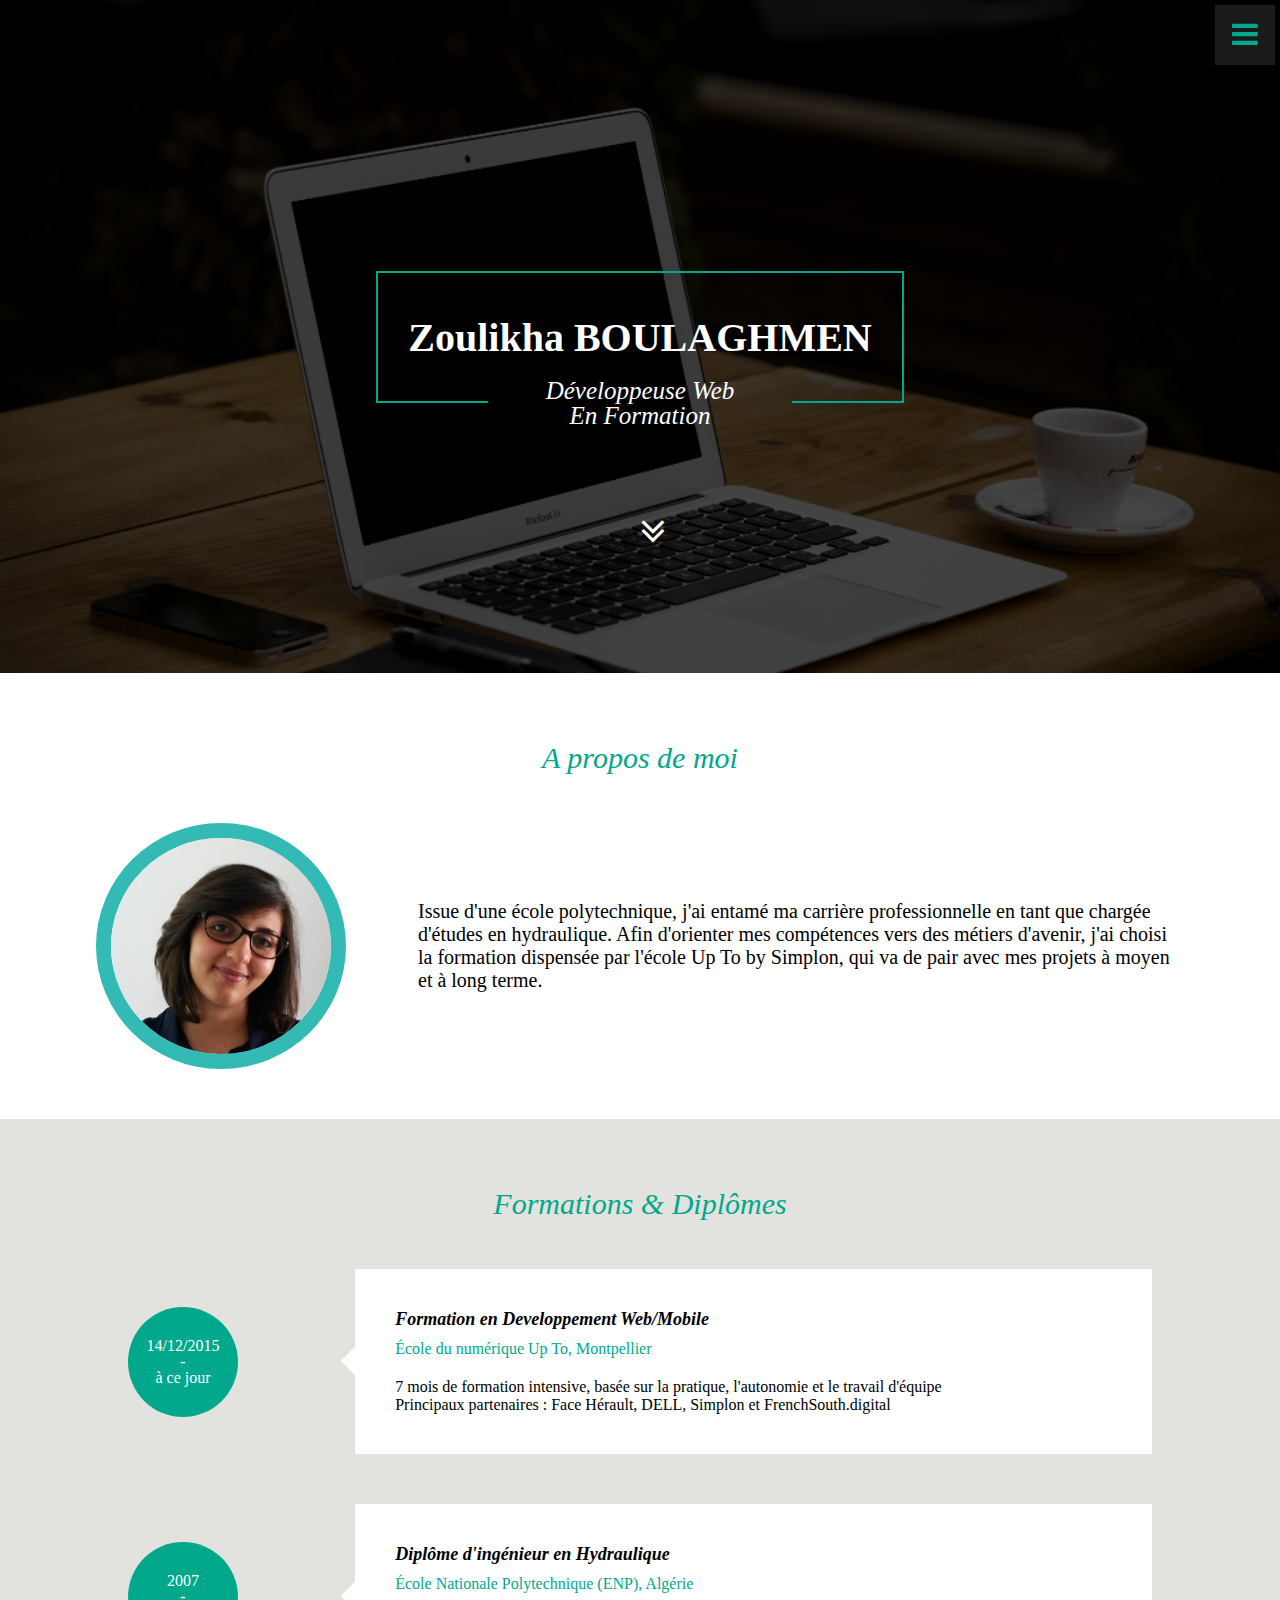
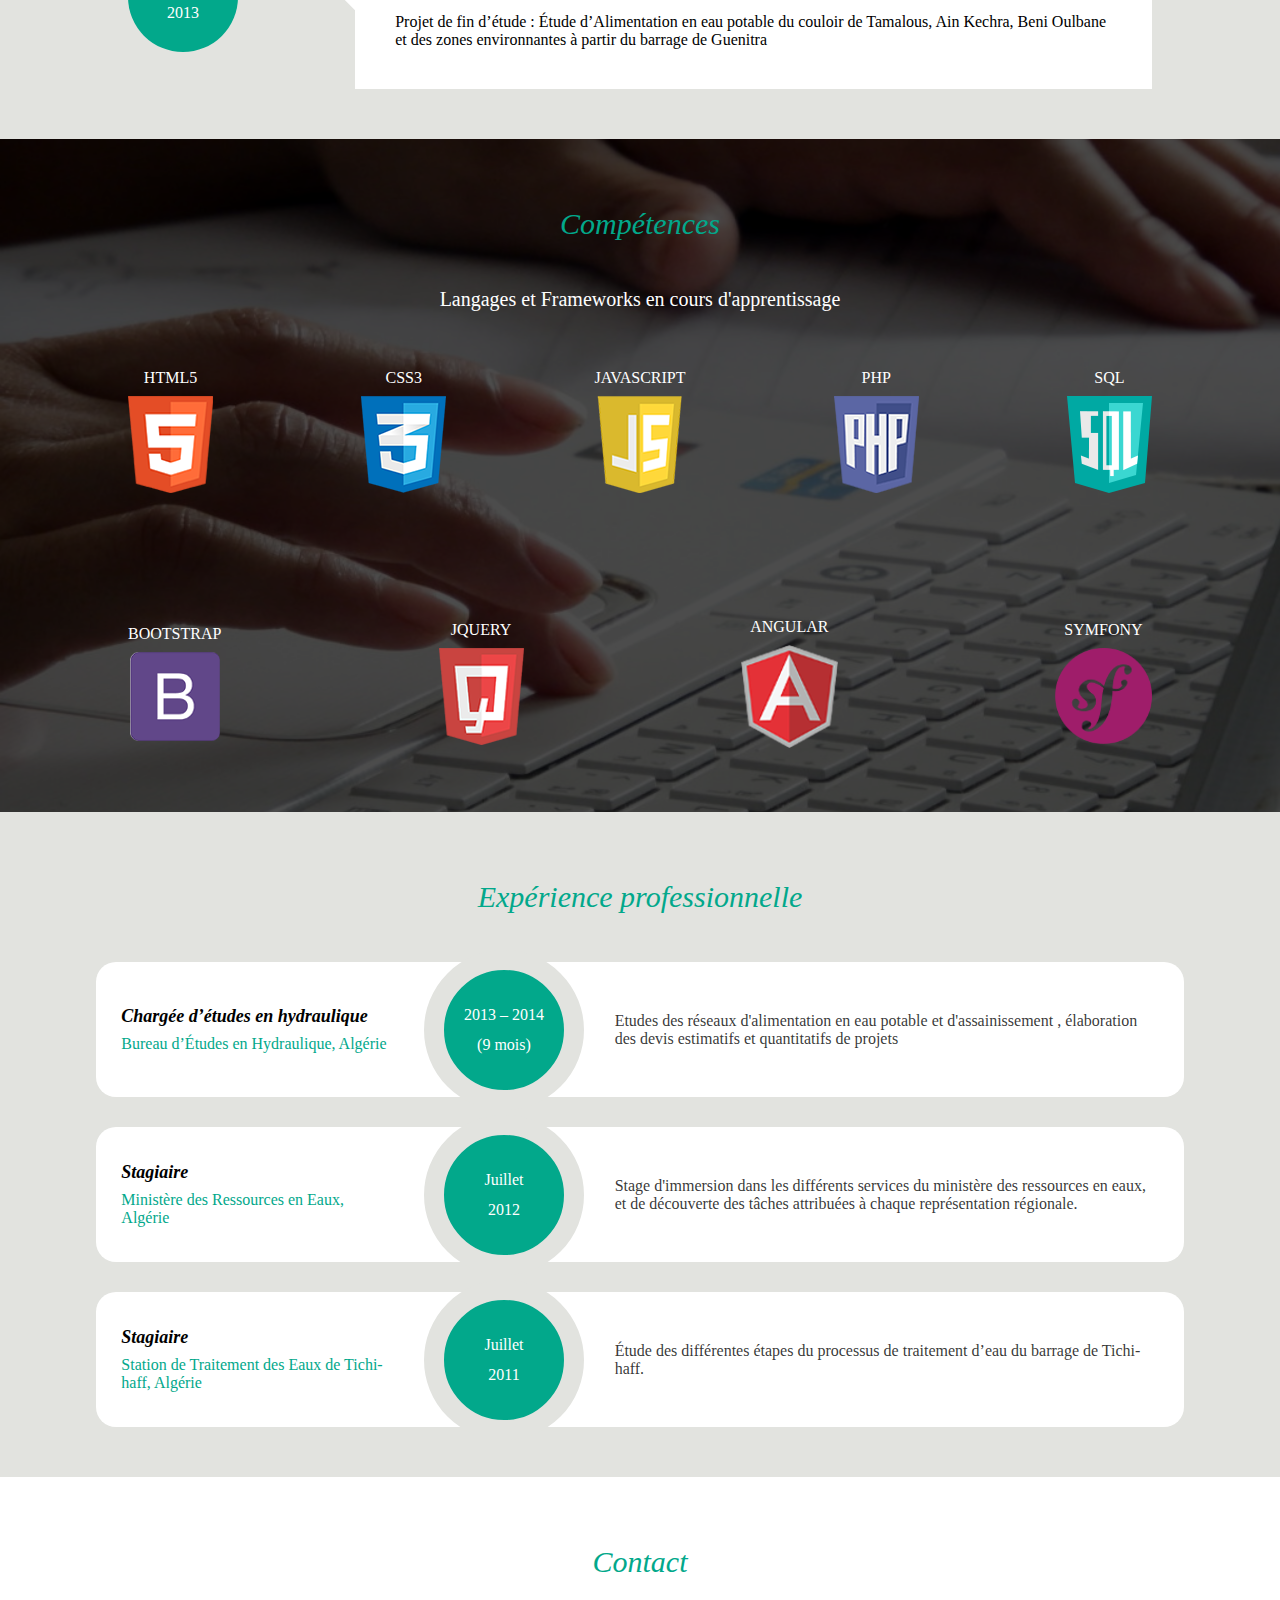
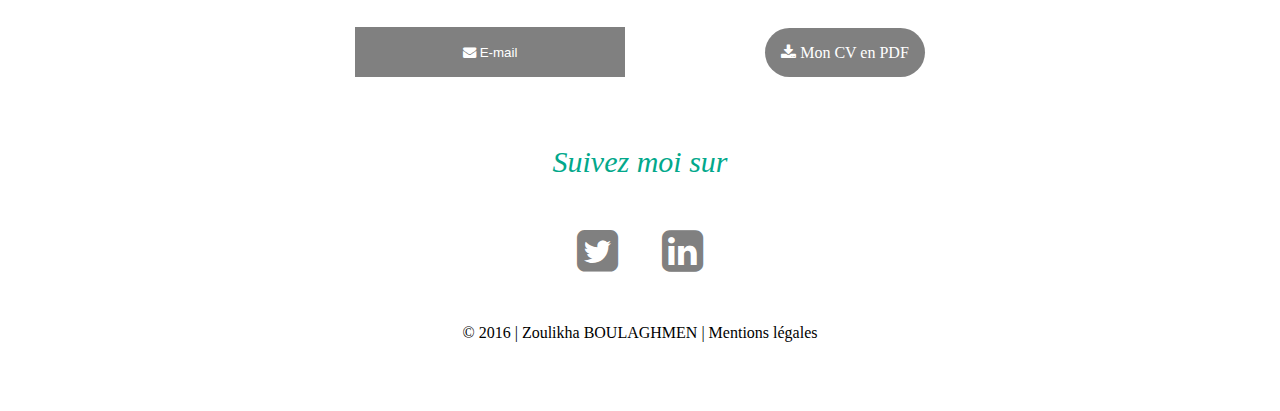
==== index.html @ e48ad44e "respencive des partie presentation, formation, langages et contact" ====
<!DOCTYPE html>
<html>

<head>
    <meta charset="utf-8">
    <link rel="stylesheet" type="text/css" href="css/style.css">
    <link rel="stylesheet" href="https://maxcdn.bootstrapcdn.com/font-awesome/4.5.0/css/font-awesome.min.css">

    <link href='https://fonts.googleapis.com/css?family=Halant:300,400,500,600,700' rel='stylesheet' type='text/css'>

    <title>Zoulikha BOULAGHMEN developpeurse Web</title>
</head>

<body>
    <!-------  header ------->
    <header id="home">

        <div class="container-header">
            <!------- nav ------->
            <div class="icone_menu" id="iconeMenu"><i class="fa fa-bars "></i>
            </div>
            <nav id="contentMenu">
                <div class="icone_close" id="iconeClose"><i class="fa fa-times" aria-hidden="true"></i></div>

                <ul>

                    <li><a href="#">Home</a></li>
                    <li><a href="#presentation">Présentation</a></li>
                    <li><a href="#formations">Formation</a></li>
                    <li><a href="#competences">Compétences</a></li>
                    <li><a href="#experiences">Expériences</a></li>

                    <li><a href="#contact">Contact</a></li>
                </ul>
            </nav>
            <!------- fin nav ------->
            <div class="titre_develoeloppeur_web">
                <h1>Zoulikha BOULAGHMEN</h1>
                <p>Développeuse Web
                    <br>En Formation</p>
                <div class="scroll">
                    <a href="#presentation">
                        <i class="fa fa-angle-double-down fa-inverse"></i>
                    </a>
                </div>
            </div>
        </div>
    </header>
    <!------- fin header ------->

    <!-------  présentartion ------->
    <section id="presentation">
        <h1>A propos de moi</h1>
        <div class="container_presentation">

            <img class="photo_zoulikha" src="images/zoulikha_boulaghmen.png" alt="image_zoulikha_boulaghmen" />
            <div class="text_presentation">
                <p>Issue d'une école polytechnique, j'ai entamé ma carrière professionnelle en tant que chargée d'études en hydraulique. Afin d'orienter mes compétences vers des métiers d'avenir, j'ai choisi la formation dispensée par l'école Up To by Simplon, qui va de pair avec mes projets à moyen et à long terme.</p>
            </div>

        </div>
    </section>
    <!------- fin présentation ------->
    <!-------  formation ------->
    <section id="formations">
        <h1>Formations & Diplômes</h1>
        <div class="container_formations">
            <div class="formations_item">
                <div class="timeline_date">
                    <p> 14/12/2015
                        <br/>-
                        <br/>à ce jour</p>
                </div>
                <div class="timeline-content">
                    <div class="carre"></div>
                    <h2>Formation en Developpement Web/Mobile</h2>
                    <h3>École du numérique Up To, Montpellier</h3>
                    <p>7 mois de formation intensive, basée sur la pratique, l'autonomie et le travail d'équipe
                        <br/>Principaux partenaires : Face Hérault, DELL, Simplon et FrenchSouth.digital</p>
                </div>
            </div>
            <div class="formations_item">
                <div class="timeline_date">
                    <p>2007
                        <br/>-
                        <br/>2013</p>
                </div>
                <div class="timeline-content">
                    <div class="carre"></div>
                    <h2>Diplôme d'ingénieur en Hydraulique</h2>
                    <h3>École Nationale Polytechnique (ENP), Algérie </h3>
                    <p>Projet de fin d’étude : Étude d’Alimentation en eau potable du couloir de Tamalous, Ain Kechra, Beni Oulbane et des zones environnantes à partir du barrage de Guenitra</p>
                </div>
            </div>
        </div>
    </section>

    <!-------  fin formations ------->
    <!-------  compétences ------->
    <section id="competences">
        <div class="competences_container">
            <h1>Compétences</h1>
            <h2>Langages et Frameworks en cours d'apprentissage </h2>
            <div class="languages">

                <div>
                    <h5>html5</h5>
                    <img src="images/html5-couleur.png" alt="html5" />
                </div>
                <div>
                    <h5>css3</h5>
                    <img src="images/css3-couleur.png" alt="css3" />
                </div>
                <div>
                    <h5>Javascript</h5>
                    <img src="images/JS-couleur.png" alt="Javascript" />
                </div>
                <div>
                    <h5>php</h5>
                    <img src="images/php-couleur.png" alt="php" />
                </div>
                <div>
                    <h5>sql</h5>
                    <img src="images/sql-couleur_03.png" alt="sql" />
                </div>

            </div>
            <div class="frameworks">
                <div>
                    <h5>Bootstrap</h5>
                    <img src="images/bootstrap.png" alt="Bootstrap" />
                </div>
                <div>
                    <h5>JQuery</h5>
                    <img src="images/jquery-couleur.png" alt="JQuery" />
                </div>
                <div>
                    <h5>Angular</h5>
                    <img src="images/angular-js-color.png" alt="Angular" />
                </div>
                <div>
                    <h5>Symfony</h5>
                    <img src="images/symphony-couleur.png" alt="Symfony" />

                </div>
            </div>
        </div>

    </section>

    <!------- fin compétences ------->
    <!-------  Expériences ------->
    <section id="experiences">
        <h1>Expérience professionnelle</h1>
        <div class="experiences_item">
            <div class="experiences_text1">
                <h2>Chargée d’études en hydraulique</h2>
                <h3>Bureau d’Études en Hydraulique, Algérie</h3>
            </div>
            <div class="intervalle_temps">
                <div>
                    <p>2013 – 2014
                        <br/>(9 mois)</p>
                </div>
            </div>
            <div class="experiences_text2">
                <p>Etudes des réseaux d'alimentation en eau potable et d'assainissement , élaboration des devis estimatifs et quantitatifs de projets</p>
            </div>
        </div>
        <div class="experiences_item">
            <div class="experiences_text1">
                <h2>Stagiaire</h2>
                <h3> Ministère des Ressources en Eaux, Algérie</h3>
            </div>
            <div class="intervalle_temps">
                <div>
                    <p>Juillet
                        <br/>2012</p>
                </div>
            </div>
            <div class="experiences_text2">
                <p>Stage d'immersion dans les différents services du ministère des ressources en eaux, et de découverte des tâches attribuées à chaque représentation régionale. </p>
            </div>
        </div>
        <div class="experiences_item">
            <div class="experiences_text1">
                <h2>Stagiaire</h2>
                <h3> Station de Traitement des Eaux de Tichi-haff, Algérie </h3>
            </div>
            <div class="intervalle_temps">
                <div>
                    <p>Juillet
                        <br/>2011</p>
                </div>
            </div>
            <div class="experiences_text2">
                <p>Étude des différentes étapes du processus de traitement d’eau du barrage de Tichi-haff. </p>
            </div>
        </div>
    </section>
    <!------- fin Expériences ------->
    <!------- Loisirs ------->
    <section id="loisirs">
        <div class="container_loisirs">


        </div>
    </section>
    <!------- fin Loisirs------->
    <!------- Contact ------->
    <section id="contact">
        <div class="container_contact">
            <h1>Contact</h1>

            <div class="email_cv">
                <button type="button" id="boutonEmail">
                    <i class="fa fa-envelope" aria-hidden="true"></i> E-mail
                </button>
                <div class="cv"><a href="CV-Zoulikha_BOULAGHMEN-developpeur Web.pdf" title="CV PDF" target="_blank" id="cv_pdf"><i class="fa fa-download fa-1x"></i>  Mon CV en PDF</a>
                </div>
            </div>
            <h1>Suivez moi sur</h1>
            <div>
                <a href="https://twitter.com/ZoulikhaRezzouk" class="social_media"><i class="fa fa-twitter-square  fa-3x" aria-hidden="true"></i>

</a>
                <a href="https://www.linkedin.com/in/zoulikha-rezzouk-627163b4?trk=nav_responsive_tab_profile" target="_blank" class="social_media"><i class="fa fa-linkedin-square fa-3x" aria-hidden="true"></i>
</a>
            </div>
            <p>© 2016 | Zoulikha BOULAGHMEN | Mentions légales</p>
        </div>



    </section>
    <!------- fin Contact------->


    <!------- javascript ------->
    <script type="text/javascript" src="js/cv.js"></script>
    <!------- fin javascript ------->
</body>

</html>
---- css/style.css ----
/*************** reset css***************/


/* http://meyerweb.com/eric/tools/css/reset/ 
   v2.0 | 20110126
   License: none (public domain)
*/

html,
body,
div,
span,
applet,
object,
iframe,
h1,
h2,
h3,
h4,
h5,
h6,
p,
blockquote,
pre,
a,
abbr,
acronym,
address,
big,
cite,
code,
del,
dfn,
em,
img,
ins,
kbd,
q,
s,
samp,
small,
strike,
strong,
sub,
sup,
tt,
var,
b,
u,
i,
center,
dl,
dt,
dd,
ol,
ul,
li,
fieldset,
form,
label,
legend,
table,
caption,
tbody,
tfoot,
thead,
tr,
th,
td,
article,
aside,
canvas,
details,
embed,
figure,
figcaption,
footer,
header,
hgroup,
menu,
nav,
output,
ruby,
section,
summary,
time,
mark,
audio,
video {
    margin: 0;
    padding: 0;
    border: 0;
    font-size: 100%;
    font: inherit;
    vertical-align: baseline;
}


/* HTML5 display-role reset for older browsers */

article,
aside,
details,
figcaption,
figure,
footer,
header,
hgroup,
menu,
nav,
section {
    display: block;
}

body {
    line-height: 1;
}

ol,
ul {
    list-style: none;
}

blockquote,
q {
    quotes: none;
}

blockquote:before,
blockquote:after,
q:before,
q:after {
    content: '';
    content: none;
}

table {
    border-collapse: collapse;
    border-spacing: 0;
}


/************* fin reset css*************/

body {
    width: 100%;
    height: auto;
    font-family: 'georgia';
}

#presentation h1,
#formations h1,
#competences h1,
#experiences h1,
#contact h1 {
    font-family: cursive;
    font-size: 30px;
    text-align: center;
    font-style: italic;
    color: #02A88B;
    padding-top: 70px;
}

#competences h1,
#formations h1,
#experiences h1,
#contact h1 {
    padding-bottom: 50px;
}

.experiences_text1 h2,
.timeline-content h2 {
    font-size: 18px;
    color: black;
    font-weight: 600;
    font-style: italic;
    padding-bottom: 10px;
}

.timeline_date,
.intervalle_temps {
    -webkit-transition: all .35s ease;
    -moz-transition: all .35s ease;
    -ms-transition: all .35s ease;
    -o-transition: all .35s ease;
    transition: all .35s ease;
}

.formations_item:hover .timeline_date,
.experiences_item:hover .intervalle_temps {
    background-color: rgba(6, 104, 87, 0.9);
    -webkit-transform: rotate(360deg);
    -moz-transform: rotate(360deg);
    -ms-transform: rotate(360deg);
    -o-transform: rotate(360deg);
    transform: rotate(360deg);
}


/************* header *************/

header {
    width: 100%;
    height: 673px;
    background: url(../images/ordinateur-portable-et-smartphone.jpg) no-repeat;
    background-size: cover;
}

.container-header {
    width: 100%;
    height: 100%;
    background-color: rgba(0, 0, 0, 0.7);
    display: flex;
    flex-direction: column;
    justify-content: center;
    align-items: center;
}

.titre_develoeloppeur_web {
    border: 2px #02A88B solid;
    border-bottom: none;
    position: relative;
    text-align: center;
}

header h1 {
    font-size: 40px;
    color: white;
    font-weight: 600;
    text-align: center;
    padding: 45px 30px 45px 30px;
    font-family: cursive;
}

header p {
    font-size: 25px;
    color: white;
    font-style: italic;
    position: absolute;
    bottom: -25px;
    left: 0;
    right: 0;
    padding: 0px 10px;
}

.scroll a {
    position: absolute;
    bottom: -150px;
    text-decoration: none;
}

.scroll {
    font-size: 40px;
    cursor: pointer;
    -moz-animation: bounce 2s infinite linear;
    -webkit-animation: bounce 2s infinite linear;
    -o-animation: bounce 2s infinite linear;
}

@keyframes bounce {
    0%,
    20%,
    50%,
    80%,
    100% {
        transform: translateY(0);
    }
    40% {
        transform: translateY(-30px);
    }
    60% {
        transform: translateY(-15px);
    }
}

.titre_develoeloppeur_web::before {
    position: absolute;
    bottom: 0;
    left: 0;
    border-bottom: 2px #02A88B solid;
    width: 110px;
    content: " ";
}

.titre_develoeloppeur_web::after {
    position: absolute;
    bottom: 0;
    right: 0;
    border-bottom: 2px #02A88B solid;
    width: 110px;
    content: " ";
}


/************* nav *************/

.icone_menu,
.icone_close {
    width: 60px;
    line-height: 60px;
    text-align: center;
    background-color: rgba(255, 255, 255, 0.1);
    color: #02A88B;
}

.icone_menu {
    font-size: 30px;
}

nav {
    padding: 30px;
    background-color: rgba(1, 1, 1, 0.7);
    z-index: 1;
    display: none;
    font-family: cursive;
}

nav a {
    display: block;
    text-decoration: none;
    color: white;
    font-size: 25px;
    padding: 20px;
}

nav a:hover {
    color: #02A88B;
}

.icone_menu,
.icone_close,
nav {
    position: fixed;
    right: 5px;
    top: 5px;
}

.icone_close {
    font-size: 20px;
}

.fa-times {
    color: white;
}


/************* fin nav *************/


/************* fin header *************/


/************* presentation*************/

#presentation {
    width: 100%;
}

.container_presentation {
    width: 85%;
    margin: auto;
    display: flex;
    justify-content: space-between;
    align-items: center;
    padding: 50px;
    border-radius: 50px;
}

.text_presentation {
    width: 75%;
}

.text_presentation p {
    font-size: 20px;
    line-height: normal;
    padding: 5px 5px 5px 50px;
}

.photo_zoulikha {
    height: auto;
    border-radius: 100%;
    border: 15px solid rgba(51, 186, 181);
}


/************* fin presentation*************/


/************* formation *************/

#formations {
    width: 100%;
    height: auto;
    background-color: #E2E3DF;
}

.container_formations {
    width: 80%;
    height: auto;
    margin: auto;
}

.formations_item {
    display: flex;
    justify-content: space-between;
    align-items: center;
    padding-bottom: 50px;
}

.timeline_date {
    width: 110px;
    height: 110px;
    background-color: #02A88B;
    border-radius: 100%;
    text-align: center;
    display: flex;
    justify-content: center;
    align-items: center;
    color: white;
}

.timeline-content {
    width: 70%;
    background-color: white;
    display: flex;
    flex-direction: column;
    justify-content: center;
    line-height: normal;
    padding: 40px;
    position: relative;
}

.timeline-content h3 {
    color: #02A88B;
    padding-bottom: 20px;
}

.carre {
    width: 20px;
    height: 20px;
    background-color: white;
    -webkit-transform: rotate(45deg);
    -moz-transform: rotate(45deg);
    -ms-transform: rotate(45deg);
    -o-transform: rotate(45deg);
    transform: rotate(45deg);
    position: absolute;
    left: -10px;
    bottom: 45%;
}


/************* fin formation *************/


/************* Compétences*************/

#competences {
    width: 1OO%;
    height: 673px;
    background: url(../images/finger-pressing-computer-keyboard.jpg) no-repeat;
    background-size: cover;
    color: white;
}

.competences_container {
    width: 1OO%;
    height: 100%;
    margin: auto;
    background-color: rgba(0, 0, 0, 0.7);
    display: flex;
    flex-direction: column;
    text-align: center;
}

.languages,
.frameworks {
    width: 80%;
    display: flex;
    justify-content: space-between;
    align-items: center;
    margin: auto;
}

.languages h5,
.frameworks h5 {
    text-transform: uppercase;
    font-weight: lighter;
    margin-bottom: 10px;
}

.competences_container h2 {
    font-size: 20px;
}


/************* fin Compétences*************/


/************* Expériences*************/

#experiences {
    width: 100%;
    background-color: #E2E3DF;
    padding-bottom: 20px;
}

.experiences_item {
    width: 85%;
    height: 135px;
    background-color: white;
    margin: auto;
    color: white;
    margin-bottom: 30px;
    display: flex;
    justify-content: space-around;
    align-items: center;
    border-radius: 20px;
}

.intervalle_temps {
    width: 110px;
    height: 110px;
    background-color: #02A88B;
    border: 20px #E2E3DF solid;
    border-radius: 100%;
    padding: 5px;
    display: flex;
    justify-content: center;
    align-items: center;
    text-align: center;
    line-height: 30px;
}

.experiences_text1 {
    width: 25%;
    padding: 20px;
}

.experiences_text1 h3,
.experiences_text2 P {
    line-height: normal;
}

.experiences_text1 h3 {
    color: #02A88B;
}

.experiences_text2 P {
    color: rgba(1, 1, 1, 0.8);
}

.experiences_text2 {
    width: 50%;
    padding: 20px;
}


/************* fin Expériences*************/


/************* contact*************/

#contact {
    width: 100%;
    height: auto;
    padding-bottom: 20px;
}

.container_contact {
    width: 80%;
    height: auto;
    margin: auto;
    text-align: center;
}

.email_cv {
    display: flex;
    align-items: center;
    justify-content: center;
}

button {
    width: 270px;
    height: 50px;
    background-color: grey;
    border: none;
    color: white;
    margin: 0 70px;
}

#cv_pdf {
    background-color: grey;
    text-decoration: none;
    color: white;
    padding: 16px;
    margin: 0 70px;
    border-radius: 30px;
}

.social_media {
    text-decoration: none;
    color: grey;
    margin: 20px;
}

.container_contact p {
    margin: 50px;
}


/************* fin contact*************/


/************* media queries *************/

@media (max-width: 860px) {
    /*************media queries présentation **************/
    .container_presentation {
        flex-direction: column;
    }
    .text_presentation {
        width: 100%;
    }
    .text_presentation p {
        padding: 5px 5px 5px 5px;
    }
    .photo_zoulikha {
        margin-bottom: 30px;
    }
    /************* fin media queries présentation **************/
    /************* media queries formations **************/
    .formations_item {
        flex-direction: column;
    }
    .timeline-content {
        width: 90%;
    }
    .timeline_date {
        margin-bottom: 30px;
    }
    .carre {
        left: 47%;
        top: -10px;
    }
    /************* fin media queries formations **************/
    /*************  media queries compétences **************/
    .languages img,
    .frameworks img {
        width: 70%;
    }
    languages h5,
    .frameworks h5 {
        font-size: 13px;
    }
    /************* fin media queries compétences **************/
    /*************  media queries expériences **************/
    /************* fin media queries expétences **************/
    /************* media queries contact **************/
    .email_cv {
        flex-direction: column;
        align-items: center;
        justify-content: center;
    }
    button {
        margin-bottom: 70px;
    }
    /************* fin media queries contact **************/
}


/************* fin media queries *************/
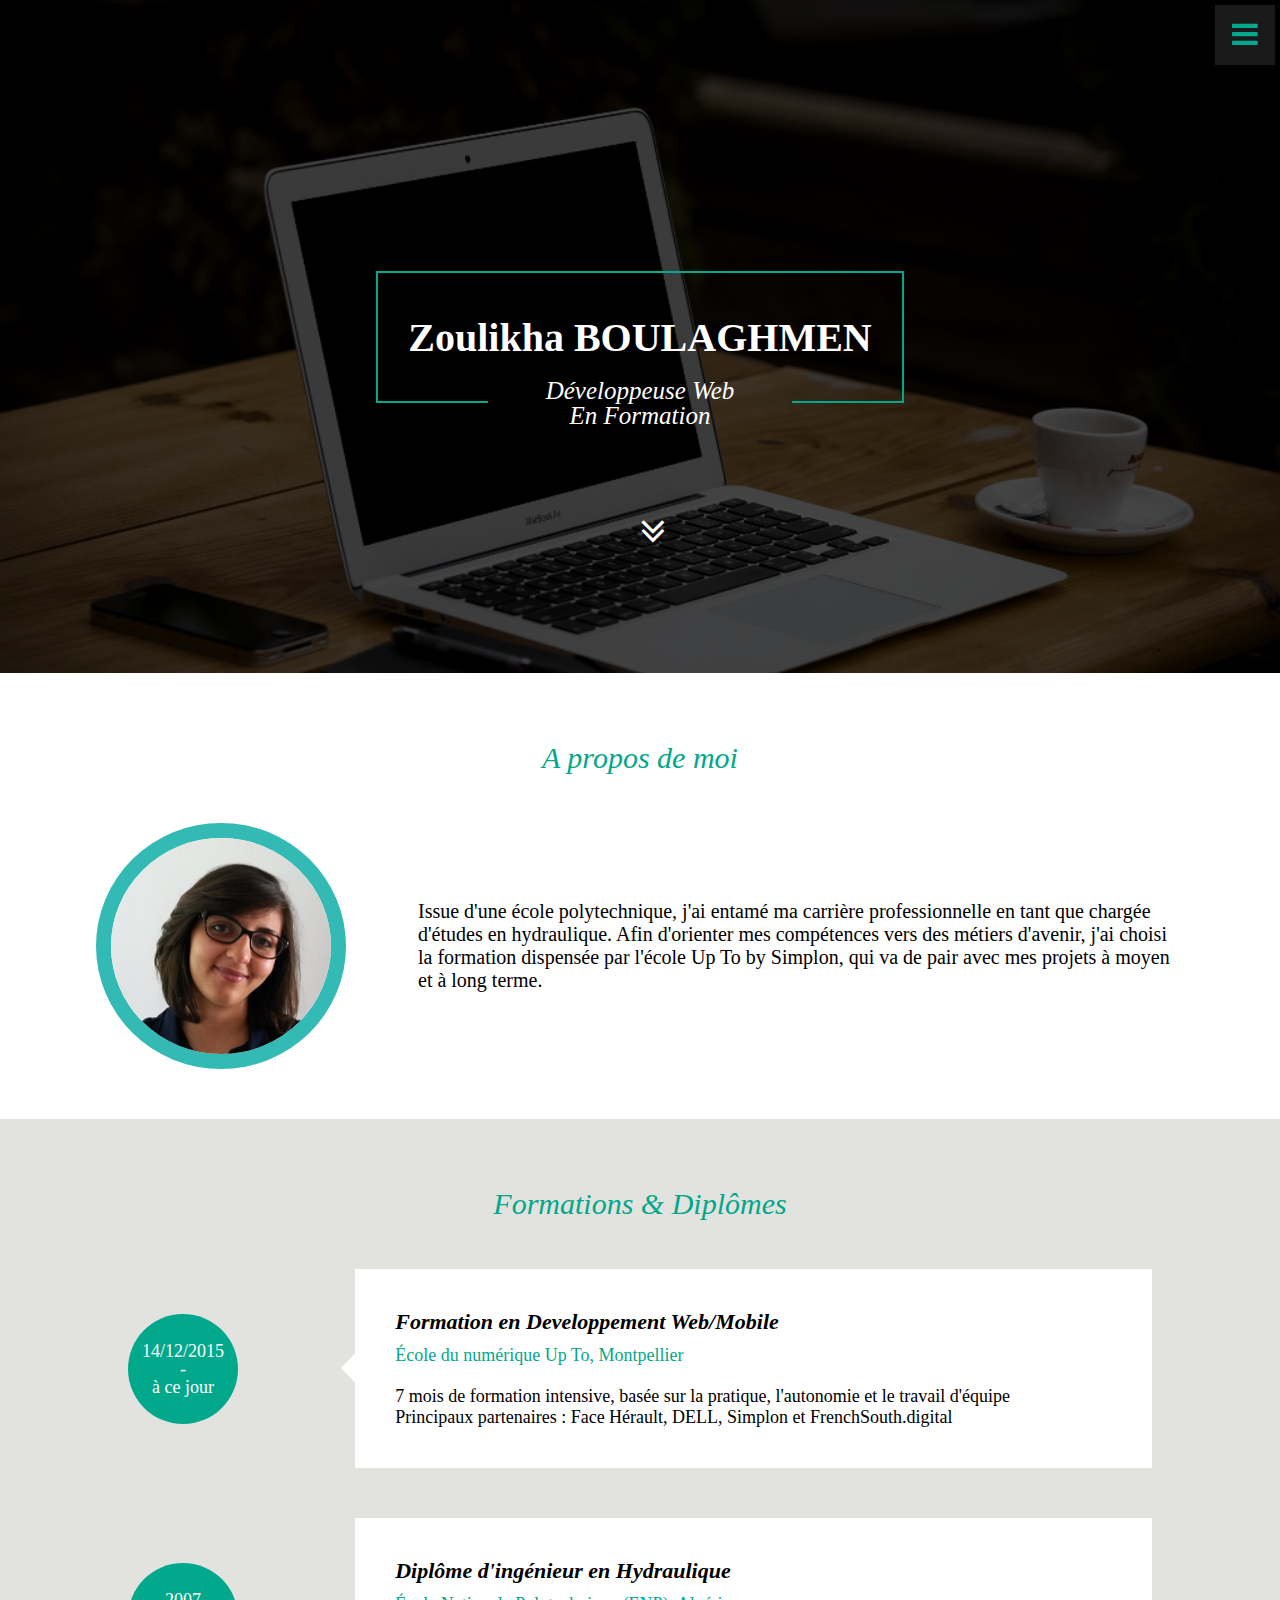
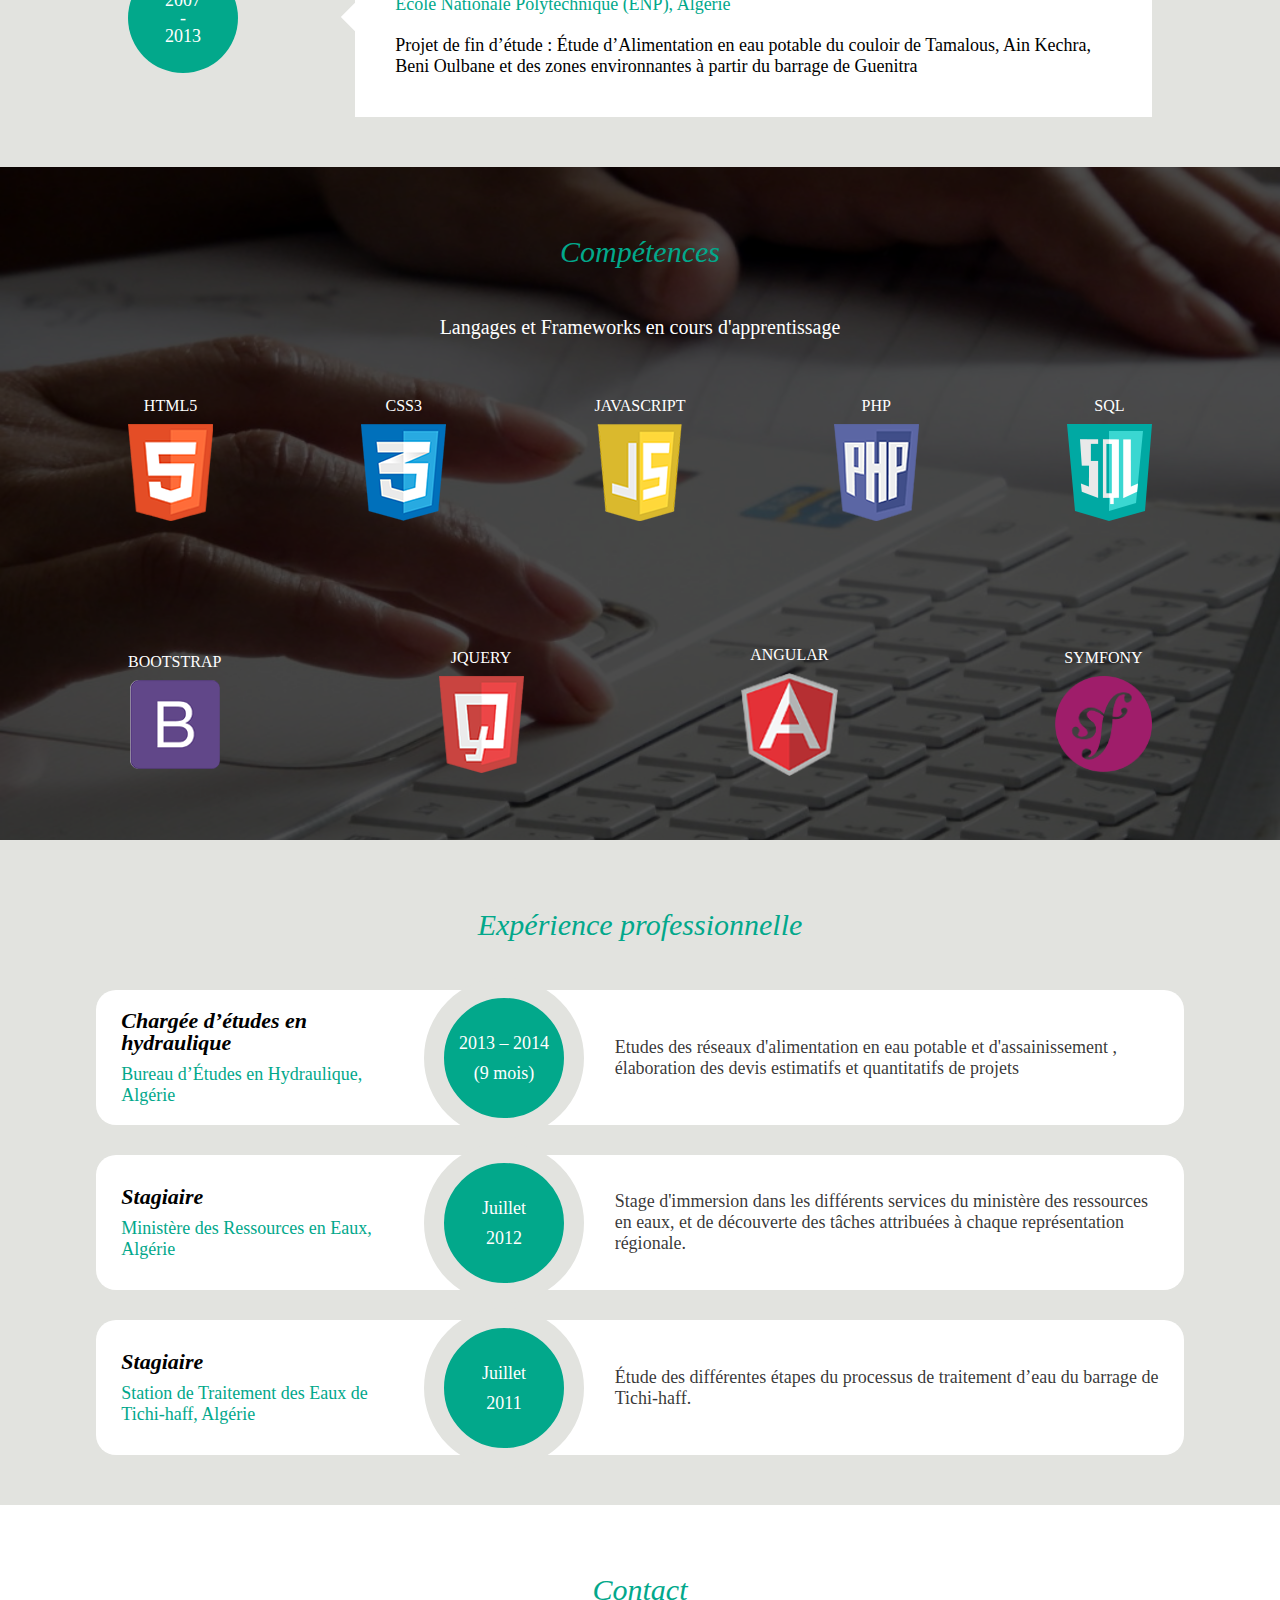
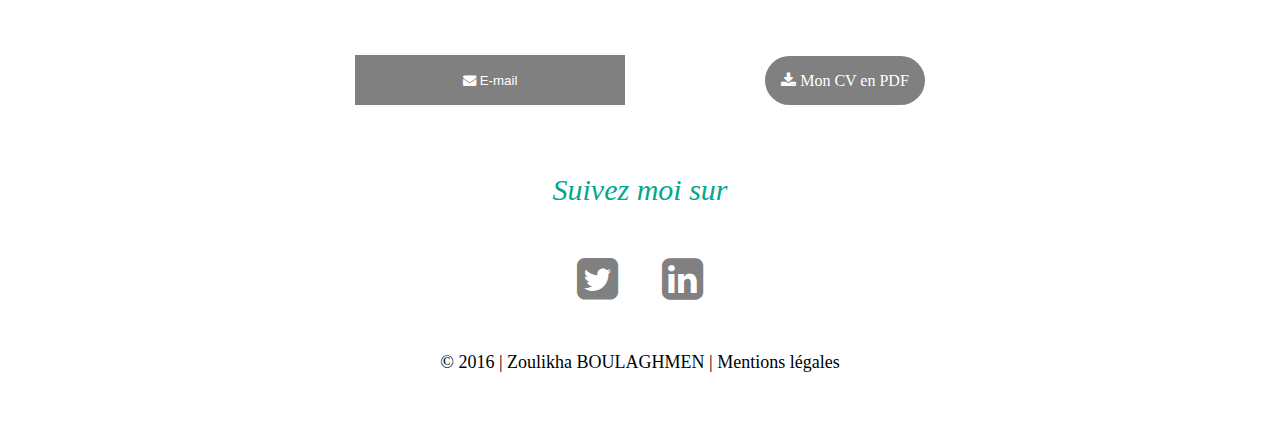
==== commit 19aca0e7: "ajout de l'animation back to top" ====
--- a/index.html
+++ b/index.html
@@ -11,7 +11,7 @@
     <title>Zoulikha BOULAGHMEN developpeurse Web</title>
 </head>
 
-<body>
+<body id="top">
     <!-------  header ------->
     <header id="home">
 
@@ -208,10 +208,11 @@
     </section>
     <!------- fin Loisirs------->
     <!------- Contact ------->
+
     <section id="contact">
         <div class="container_contact">
             <h1>Contact</h1>
-
+            <!--  <INPUT type="button" name="bouton" value='Cliquez-moi !' onClick="this.value='Touché !'">-->
             <div class="email_cv">
                 <button type="button" id="boutonEmail">
                     <i class="fa fa-envelope" aria-hidden="true"></i> E-mail
@@ -234,11 +235,15 @@
 
     </section>
     <!------- fin Contact------->
-
-
-    <!------- javascript ------->
-    <script type="text/javascript" src="js/cv.js"></script>
-    <!------- fin javascript ------->
+    <footer>
+        <a href="#top" class="back-to-top">
+            <i class="fa fa-chevron-circle-up fa-2x" aria-hidden="true"></i>
+        </a>
+        <!------- javascript ------->
+        <script src="https://ajax.googleapis.com/ajax/libs/jquery/2.2.0/jquery.min.js"></script>
+        <script type="text/javascript" src="js/cv.js"></script>
+        <!------- fin javascript ------->
+    </footer>
 </body>
 
 </html>--- a/css/style.css
+++ b/css/style.css
@@ -146,6 +146,11 @@
     width: 100%;
     height: auto;
     font-family: 'georgia';
+    margin: auto;
+}
+
+body p {
+    font-size: 18px;
 }
 
 #presentation h1,
@@ -170,11 +175,16 @@
 
 .experiences_text1 h2,
 .timeline-content h2 {
-    font-size: 18px;
+    font-size: 22px;
     color: black;
     font-weight: 600;
     font-style: italic;
     padding-bottom: 10px;
+}
+
+h3 {
+    color: #02A88B;
+    font-size: 18px;
 }
 
 .timeline_date,
@@ -308,7 +318,8 @@
 }
 
 nav {
-    padding: 30px;
+    height: 100%;
+    padding: 10% 30px;
     background-color: rgba(1, 1, 1, 0.7);
     z-index: 1;
     display: none;
@@ -542,10 +553,6 @@
     line-height: normal;
 }
 
-.experiences_text1 h3 {
-    color: #02A88B;
-}
-
 .experiences_text2 P {
     color: rgba(1, 1, 1, 0.8);
 }
@@ -610,6 +617,22 @@
 
 
 /************* fin contact*************/
+
+
+/************* footer*************/
+
+.back-to-top {
+    display: none;
+    text-decoration: none;
+    color: #02A88B;
+    z-index: 1;
+    position: fixed;
+    right: 30px;
+    bottom: 30px;
+}
+
+
+/************* fin footer*************/
 
 
 /************* media queries *************/
@@ -669,4 +692,19 @@
 }
 
 
-/************* fin media queries *************/+/************* fin media queries *************/
+
+
+/*#02A88B*/
+
+
+/*#81B71A*/
+
+
+/*#2B303B*/
+
+
+/*#FE8E22*/
+
+
+/*#4B061B*/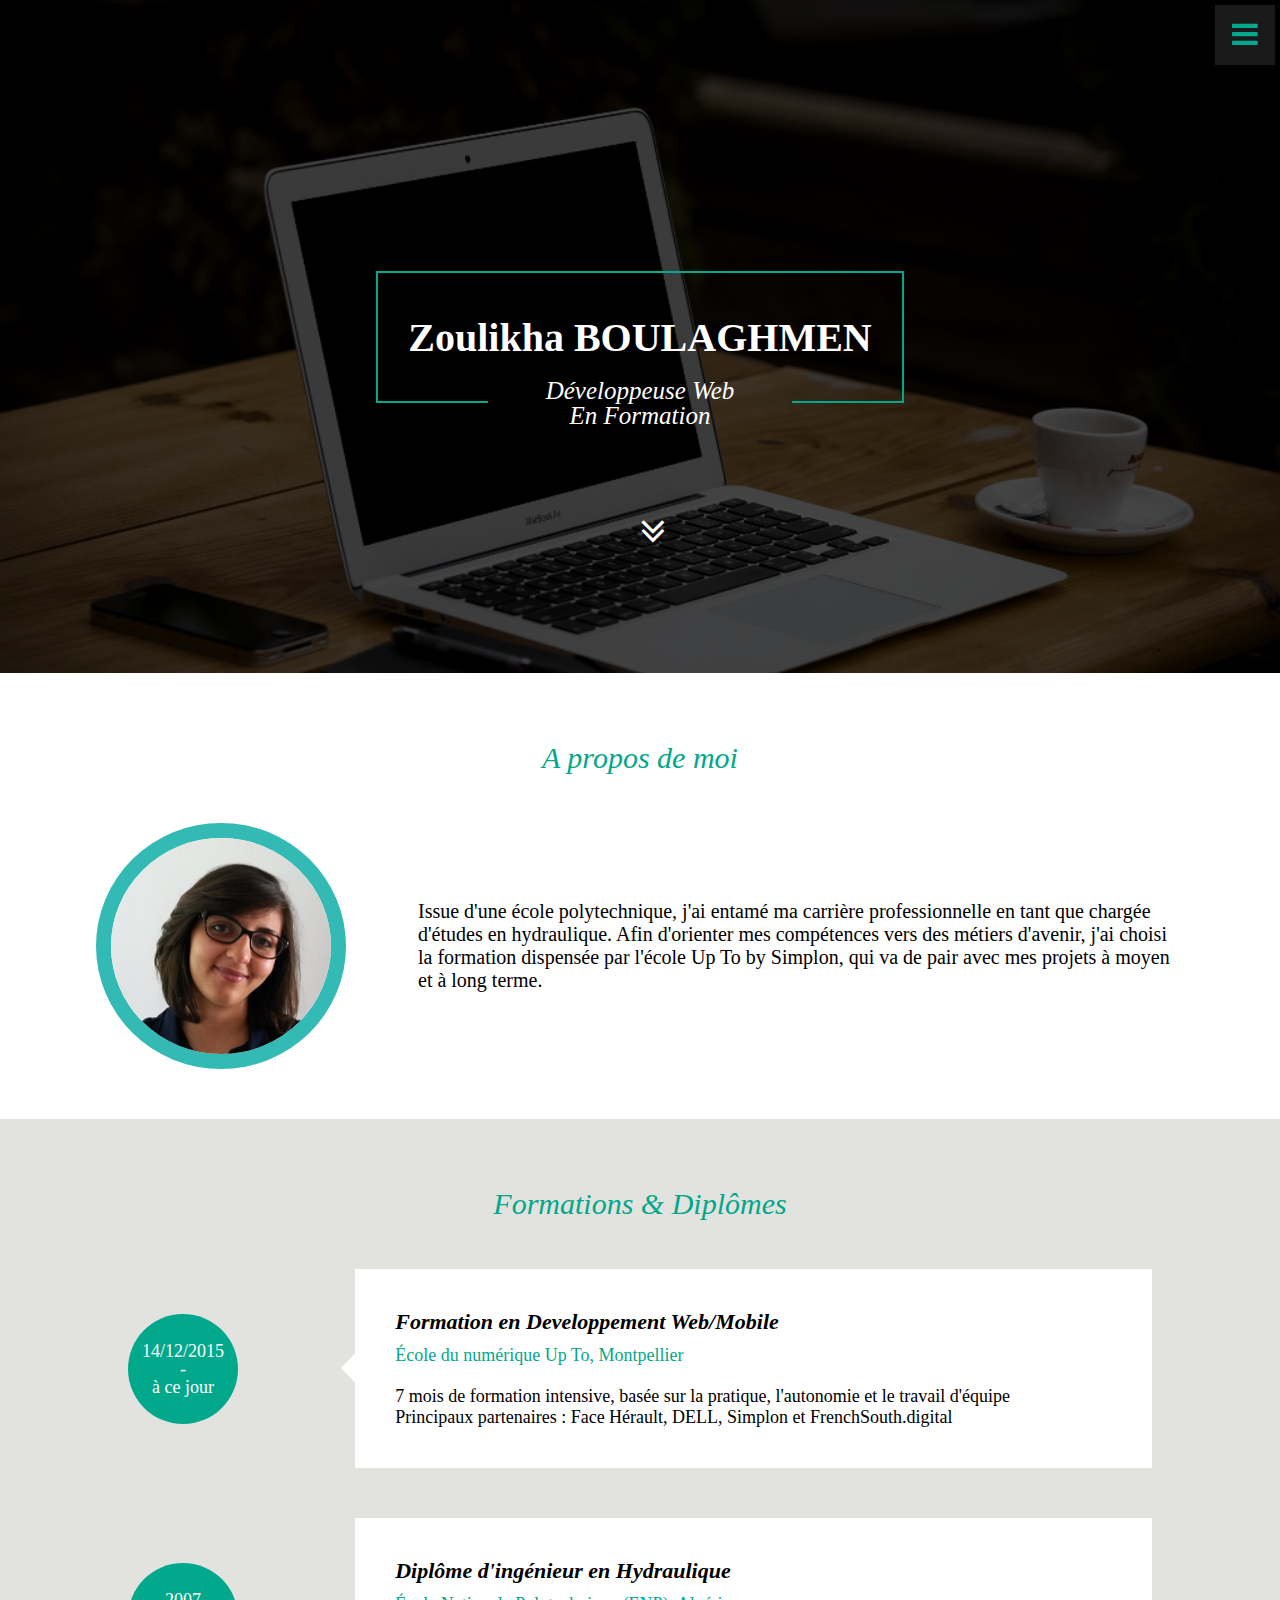
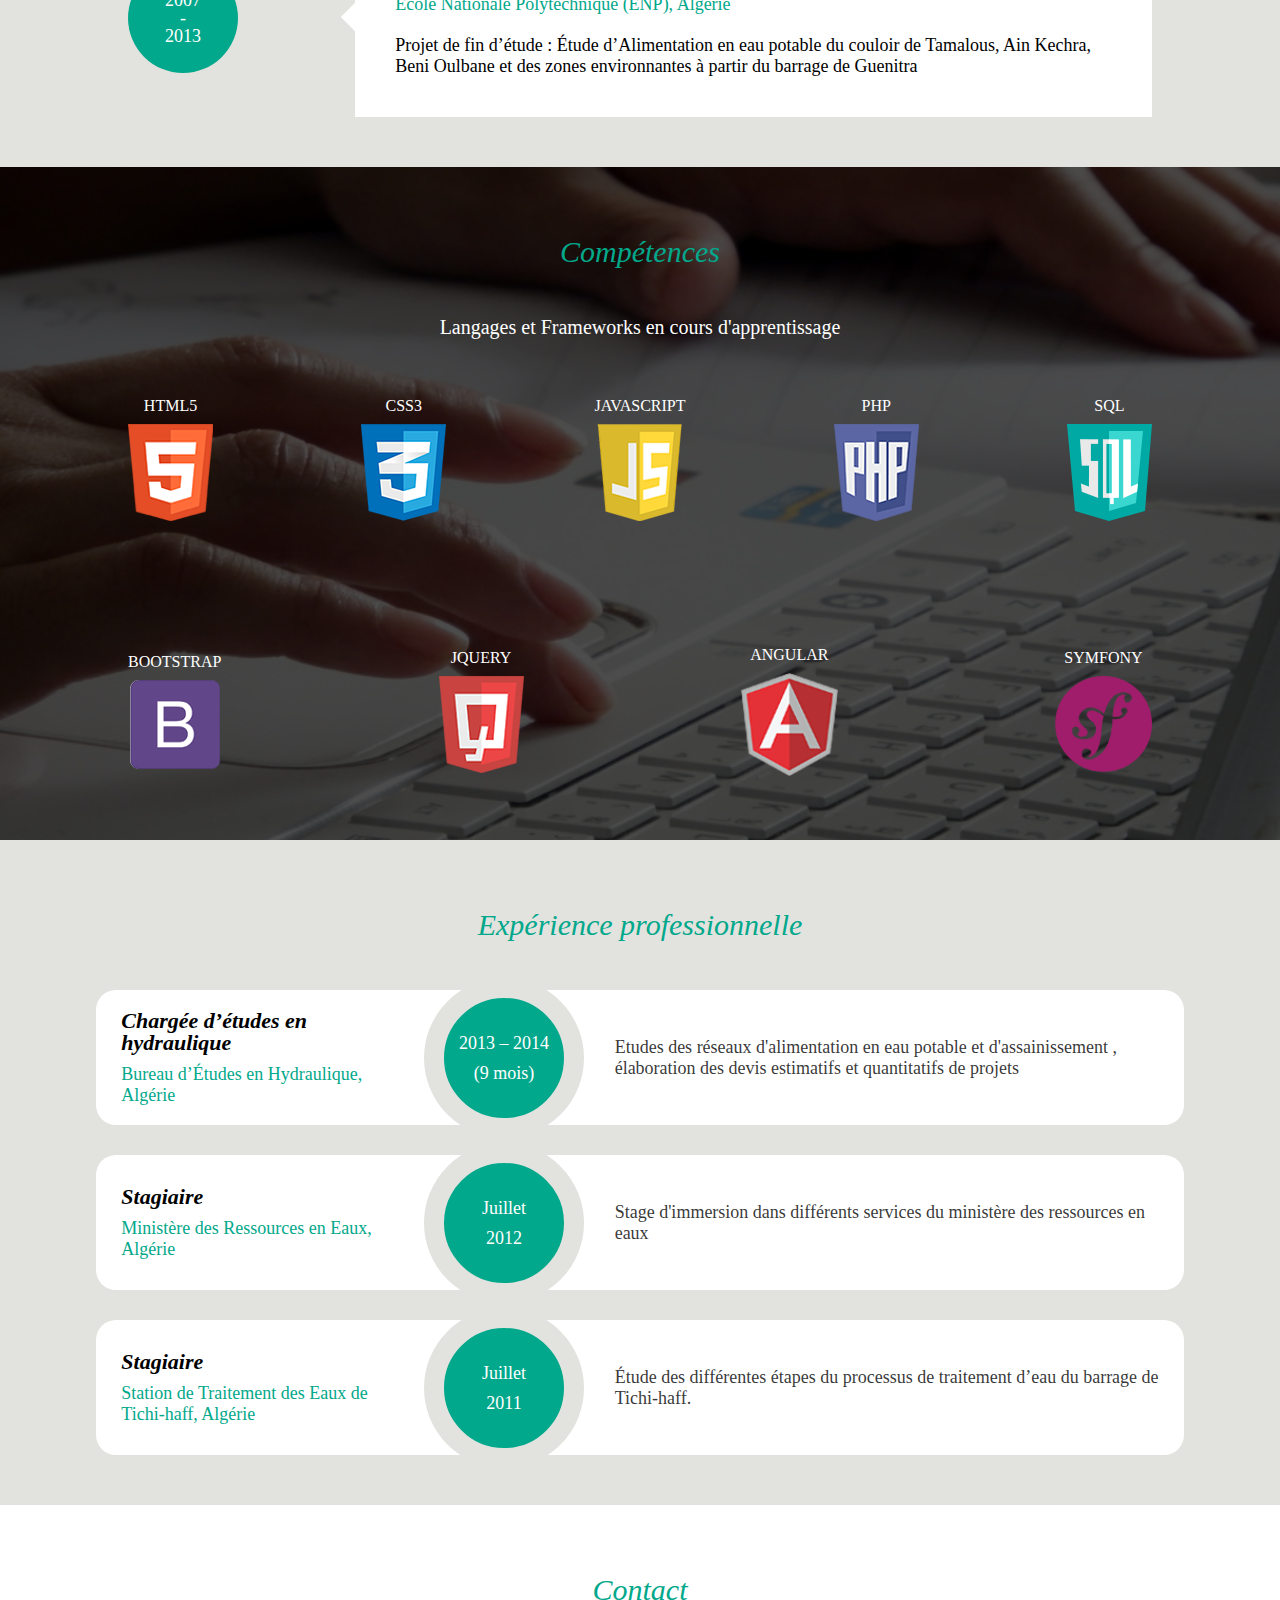
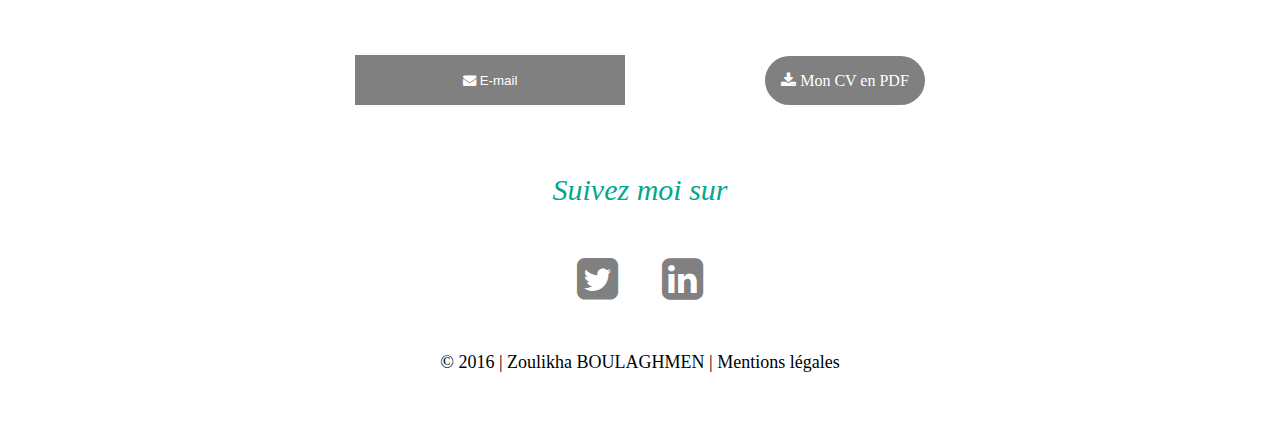
==== commit 217b8655: "modification de mon cv pdf" ====
--- a/index.html
+++ b/index.html
@@ -179,7 +179,7 @@
                 </div>
             </div>
             <div class="experiences_text2">
-                <p>Stage d'immersion dans les différents services du ministère des ressources en eaux, et de découverte des tâches attribuées à chaque représentation régionale. </p>
+                <p>Stage d'immersion dans différents services du ministère des ressources en eaux</p>
             </div>
         </div>
         <div class="experiences_item">
@@ -212,7 +212,7 @@
     <section id="contact">
         <div class="container_contact">
             <h1>Contact</h1>
-            <!--  <INPUT type="button" name="bouton" value='Cliquez-moi !' onClick="this.value='Touché !'">-->
+
             <div class="email_cv">
                 <button type="button" id="boutonEmail">
                     <i class="fa fa-envelope" aria-hidden="true"></i> E-mail
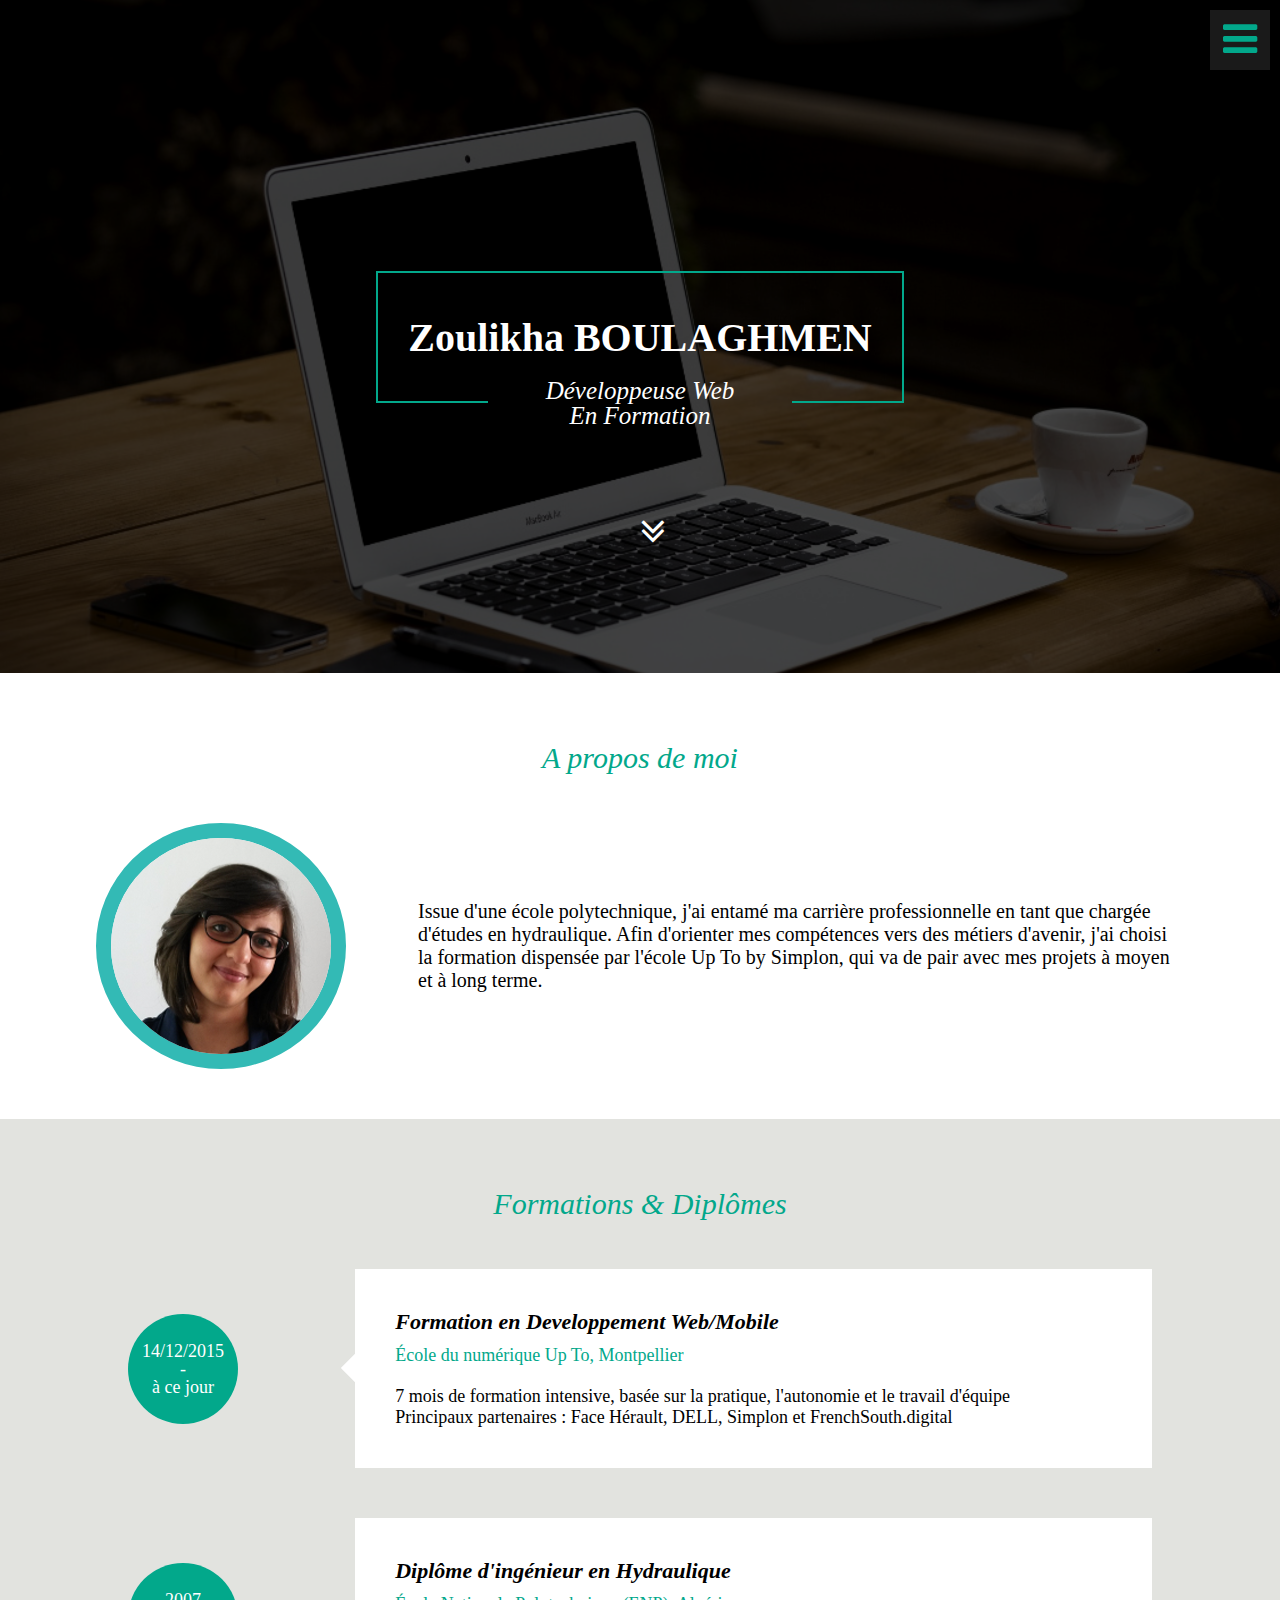
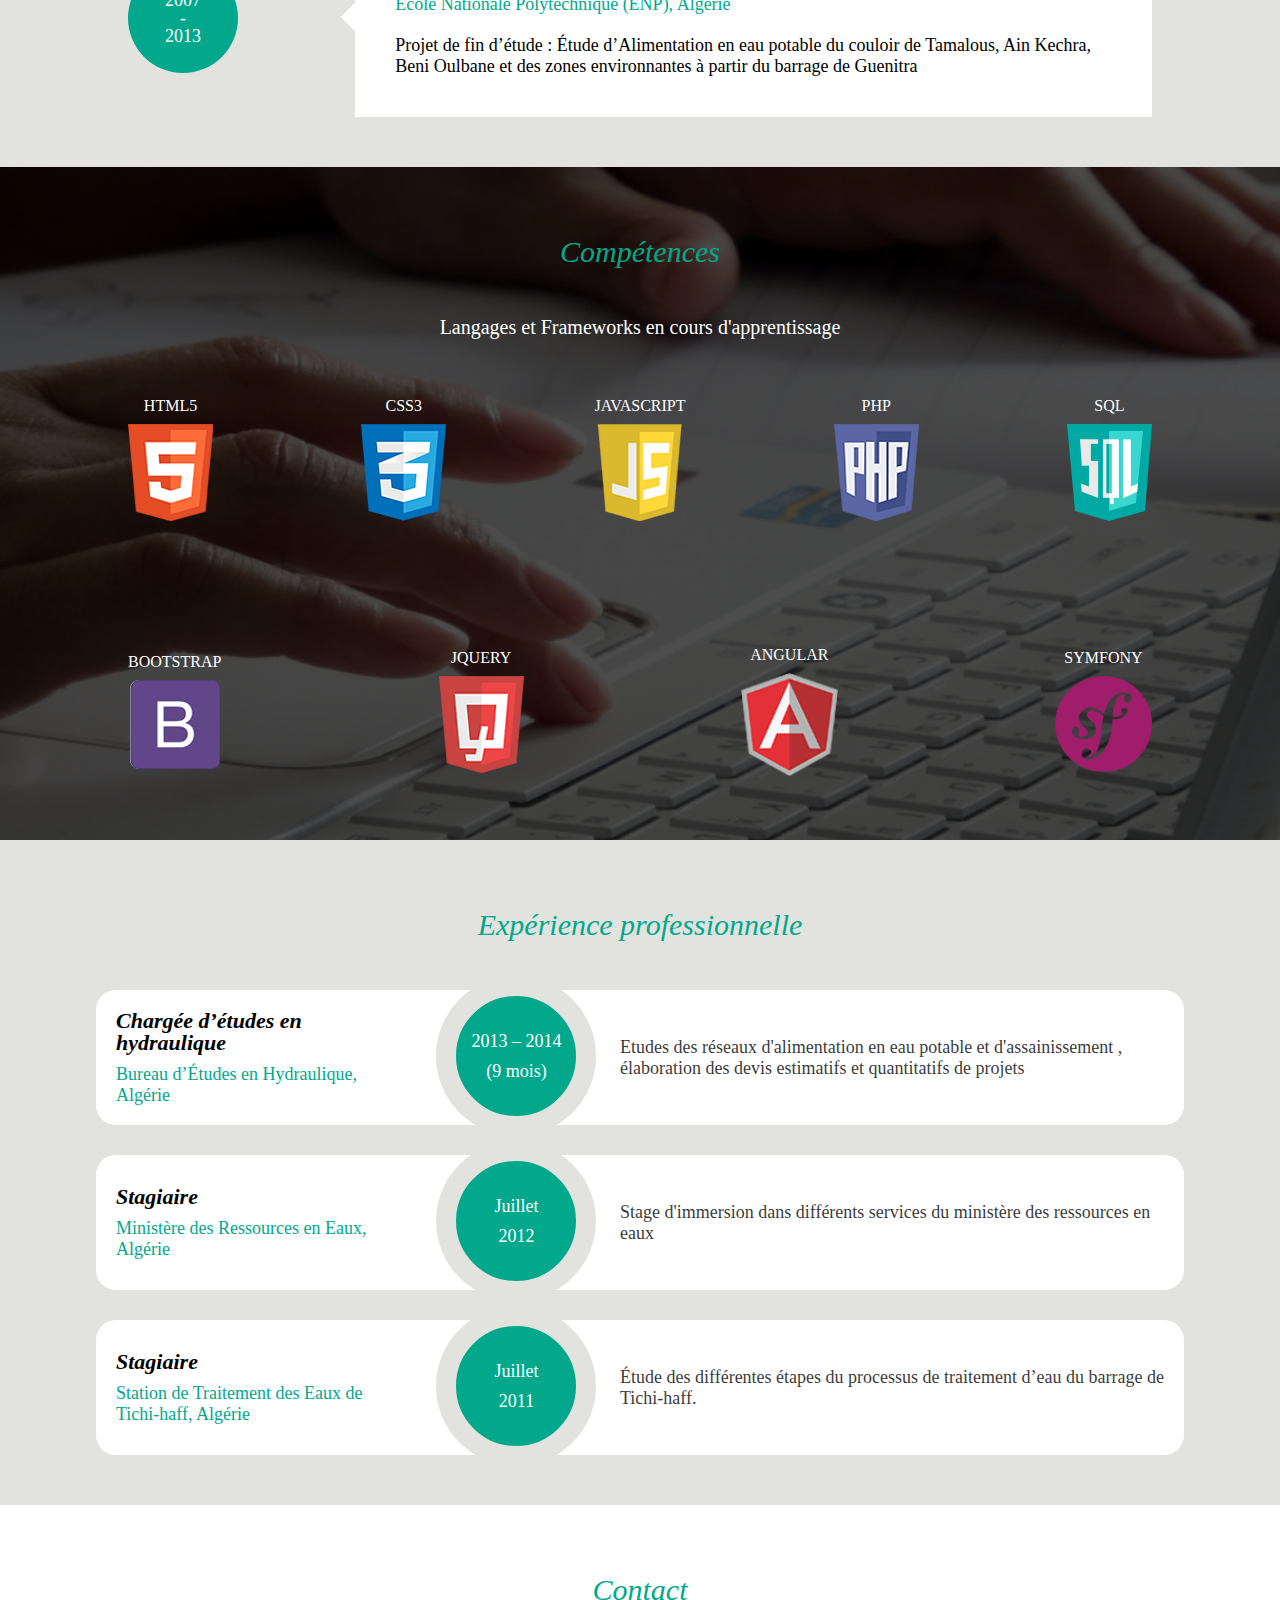
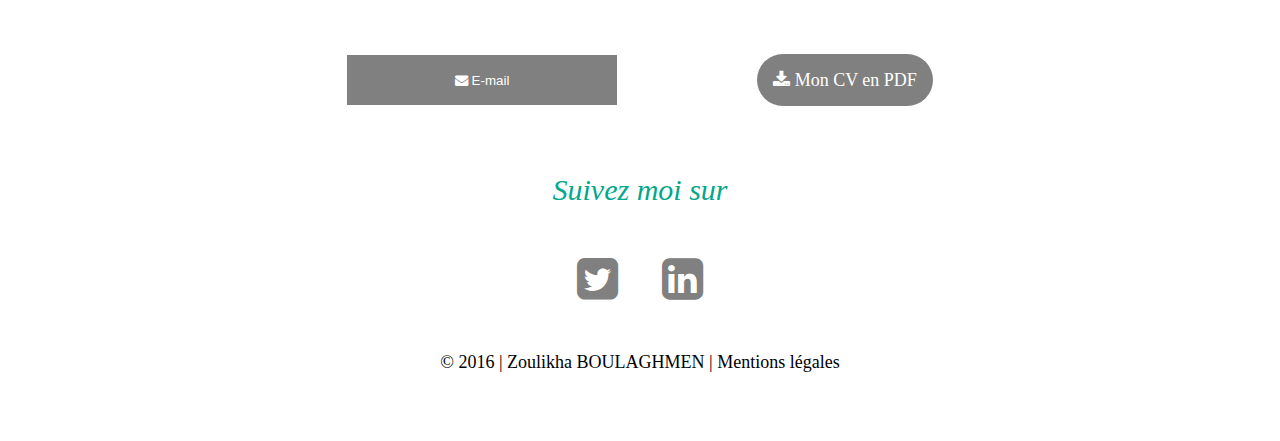
==== commit 90a4bfae: "responsive la la partie experience + l'ajout de la balise meta viewport" ====
--- a/index.html
+++ b/index.html
@@ -3,6 +3,7 @@
 
 <head>
     <meta charset="utf-8">
+    <meta name="viewport" content="width=device-width, initial-scale=1.0, shrink-to-fit=no">
     <link rel="stylesheet" type="text/css" href="css/style.css">
     <link rel="stylesheet" href="https://maxcdn.bootstrapcdn.com/font-awesome/4.5.0/css/font-awesome.min.css">
 
@@ -153,48 +154,57 @@
     <section id="experiences">
         <h1>Expérience professionnelle</h1>
         <div class="experiences_item">
-            <div class="experiences_text1">
-                <h2>Chargée d’études en hydraulique</h2>
-                <h3>Bureau d’Études en Hydraulique, Algérie</h3>
-            </div>
             <div class="intervalle_temps">
                 <div>
                     <p>2013 – 2014
                         <br/>(9 mois)</p>
                 </div>
             </div>
-            <div class="experiences_text2">
-                <p>Etudes des réseaux d'alimentation en eau potable et d'assainissement , élaboration des devis estimatifs et quantitatifs de projets</p>
+            <div class="container_experiences_item">
+                <div class="experiences_text1">
+                    <h2>Chargée d’études en hydraulique</h2>
+                    <h3>Bureau d’Études en Hydraulique, Algérie</h3>
+                </div>
+
+                <div class="experiences_text2">
+                    <p>Etudes des réseaux d'alimentation en eau potable et d'assainissement , élaboration des devis estimatifs et quantitatifs de projets</p>
+                </div>
             </div>
         </div>
         <div class="experiences_item">
-            <div class="experiences_text1">
-                <h2>Stagiaire</h2>
-                <h3> Ministère des Ressources en Eaux, Algérie</h3>
-            </div>
             <div class="intervalle_temps">
                 <div>
                     <p>Juillet
                         <br/>2012</p>
                 </div>
             </div>
-            <div class="experiences_text2">
-                <p>Stage d'immersion dans différents services du ministère des ressources en eaux</p>
+            <div class="container_experiences_item">
+                <div class="experiences_text1">
+                    <h2>Stagiaire</h2>
+                    <h3> Ministère des Ressources en Eaux, Algérie</h3>
+                </div>
+
+                <div class="experiences_text2">
+                    <p>Stage d'immersion dans différents services du ministère des ressources en eaux</p>
+                </div>
             </div>
         </div>
         <div class="experiences_item">
-            <div class="experiences_text1">
-                <h2>Stagiaire</h2>
-                <h3> Station de Traitement des Eaux de Tichi-haff, Algérie </h3>
-            </div>
             <div class="intervalle_temps">
                 <div>
                     <p>Juillet
                         <br/>2011</p>
                 </div>
             </div>
-            <div class="experiences_text2">
-                <p>Étude des différentes étapes du processus de traitement d’eau du barrage de Tichi-haff. </p>
+            <div class="container_experiences_item">
+                <div class="experiences_text1">
+                    <h2>Stagiaire</h2>
+                    <h3> Station de Traitement des Eaux de Tichi-haff, Algérie </h3>
+                </div>
+
+                <div class="experiences_text2">
+                    <p>Étude des différentes étapes du processus de traitement d’eau du barrage de Tichi-haff. </p>
+                </div>
             </div>
         </div>
     </section>
--- a/css/style.css
+++ b/css/style.css
@@ -283,22 +283,21 @@
     }
 }
 
-.titre_develoeloppeur_web::before {
+.titre_develoeloppeur_web::before,
+.titre_develoeloppeur_web::after {
     position: absolute;
     bottom: 0;
-    left: 0;
     border-bottom: 2px #02A88B solid;
     width: 110px;
     content: " ";
 }
 
+.titre_develoeloppeur_web::before {
+    left: 0;
+}
+
 .titre_develoeloppeur_web::after {
-    position: absolute;
-    bottom: 0;
     right: 0;
-    border-bottom: 2px #02A88B solid;
-    width: 110px;
-    content: " ";
 }
 
 
@@ -314,7 +313,8 @@
 }
 
 .icone_menu {
-    font-size: 30px;
+    font-size: 40px;
+    z-index: 1;
 }
 
 nav {
@@ -342,8 +342,8 @@
 .icone_close,
 nav {
     position: fixed;
-    right: 5px;
-    top: 5px;
+    right: 10px;
+    top: 10px;
 }
 
 .icone_close {
@@ -518,13 +518,18 @@
 
 .experiences_item {
     width: 85%;
+    margin: auto;
+    position: relative;
+}
+
+.container_experiences_item {
     height: 135px;
     background-color: white;
     margin: auto;
     color: white;
     margin-bottom: 30px;
     display: flex;
-    justify-content: space-around;
+    justify-content: space-between;
     align-items: center;
     border-radius: 20px;
 }
@@ -541,6 +546,10 @@
     align-items: center;
     text-align: center;
     line-height: 30px;
+    color: white;
+    position: absolute;
+    top: -14px;
+    right: 54%;
 }
 
 .experiences_text1 {
@@ -585,6 +594,7 @@
     display: flex;
     align-items: center;
     justify-content: center;
+    font-size: 18px;
 }
 
 button {
@@ -629,6 +639,7 @@
     position: fixed;
     right: 30px;
     bottom: 30px;
+    font-size: 25px;
 }
 
 
@@ -637,7 +648,13 @@
 
 /************* media queries *************/
 
-@media (max-width: 860px) {
+@media (max-width: 865px) {
+    /*************header **************/
+    .titre_develoeloppeur_web::before,
+    .titre_develoeloppeur_web::after {
+        width: 75px;
+    }
+    /*************fin header **************/
     /*************media queries présentation **************/
     .container_presentation {
         flex-direction: column;
@@ -667,18 +684,6 @@
         top: -10px;
     }
     /************* fin media queries formations **************/
-    /*************  media queries compétences **************/
-    .languages img,
-    .frameworks img {
-        width: 70%;
-    }
-    languages h5,
-    .frameworks h5 {
-        font-size: 13px;
-    }
-    /************* fin media queries compétences **************/
-    /*************  media queries expériences **************/
-    /************* fin media queries expétences **************/
     /************* media queries contact **************/
     .email_cv {
         flex-direction: column;
@@ -692,6 +697,62 @@
 }
 
 
+/*************  media queries expériences **************/
+
+@media (max-width: 1000px) {
+    #experiences h1 {
+        margin-bottom: 50px;
+    }
+    .container_experiences_item {
+        display: block;
+        height: auto;
+        margin-bottom: 100px;
+        padding-top: 1px;
+    }
+    .intervalle_temps {
+        border: none;
+        top: -56px;
+        right: 14%;
+    }
+    .experiences_text1 {
+        margin-top: 50px;
+    }
+    .experiences_text1,
+    .experiences_text2 {
+        width: 90%;
+    }
+}
+
+
+/************* fin media queries expétences **************/
+
+
+/*************  media queries compétences **************/
+
+@media (max-width:600px) {
+    .languages img,
+    .frameworks img {
+        width: 70px;
+        height: auto;
+    }
+    languages h5,
+    .frameworks h5 {
+        font-size: 13px;
+    }
+}
+
+@media (max-width:460px) {
+    .languages img,
+    .frameworks img {
+        width: 50px;
+        height: auto;
+    }
+}
+
+
+/************* fin media queries compétences **************/
+
+
 /************* fin media queries *************/
 
 
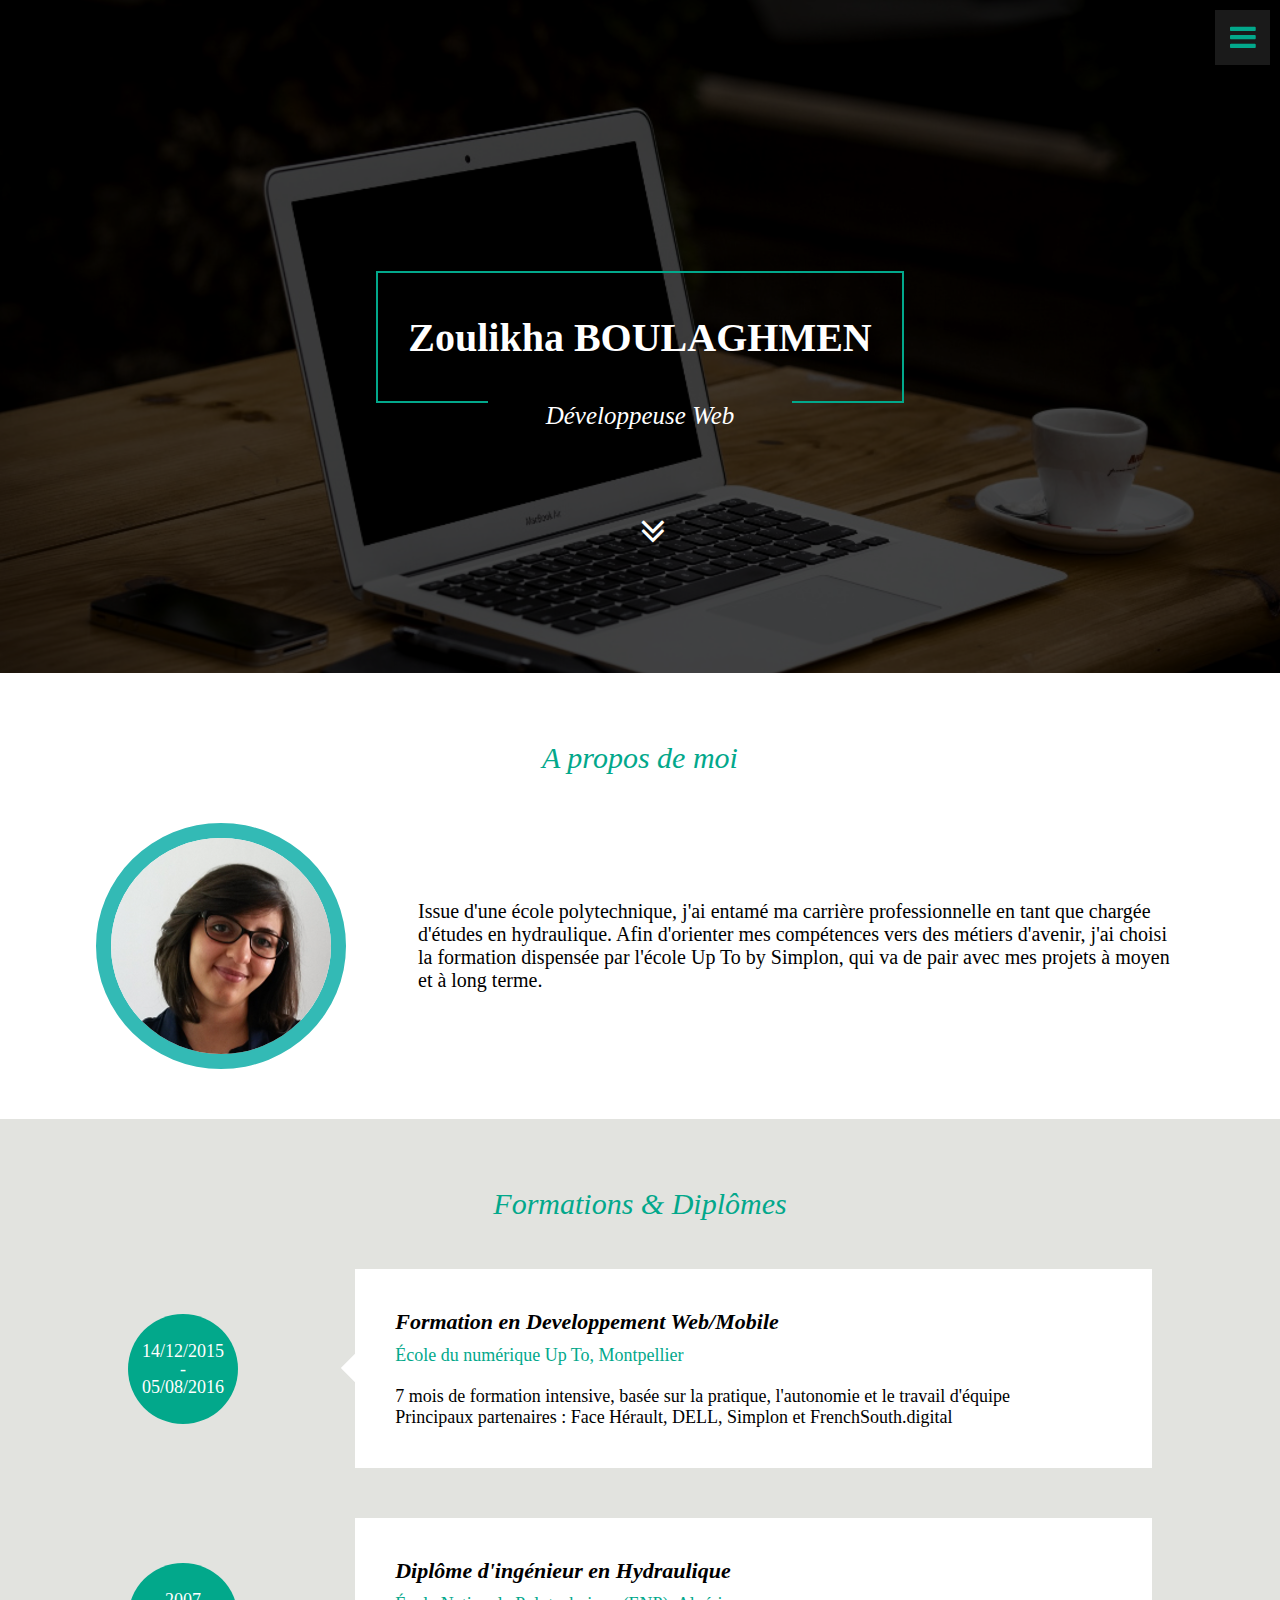
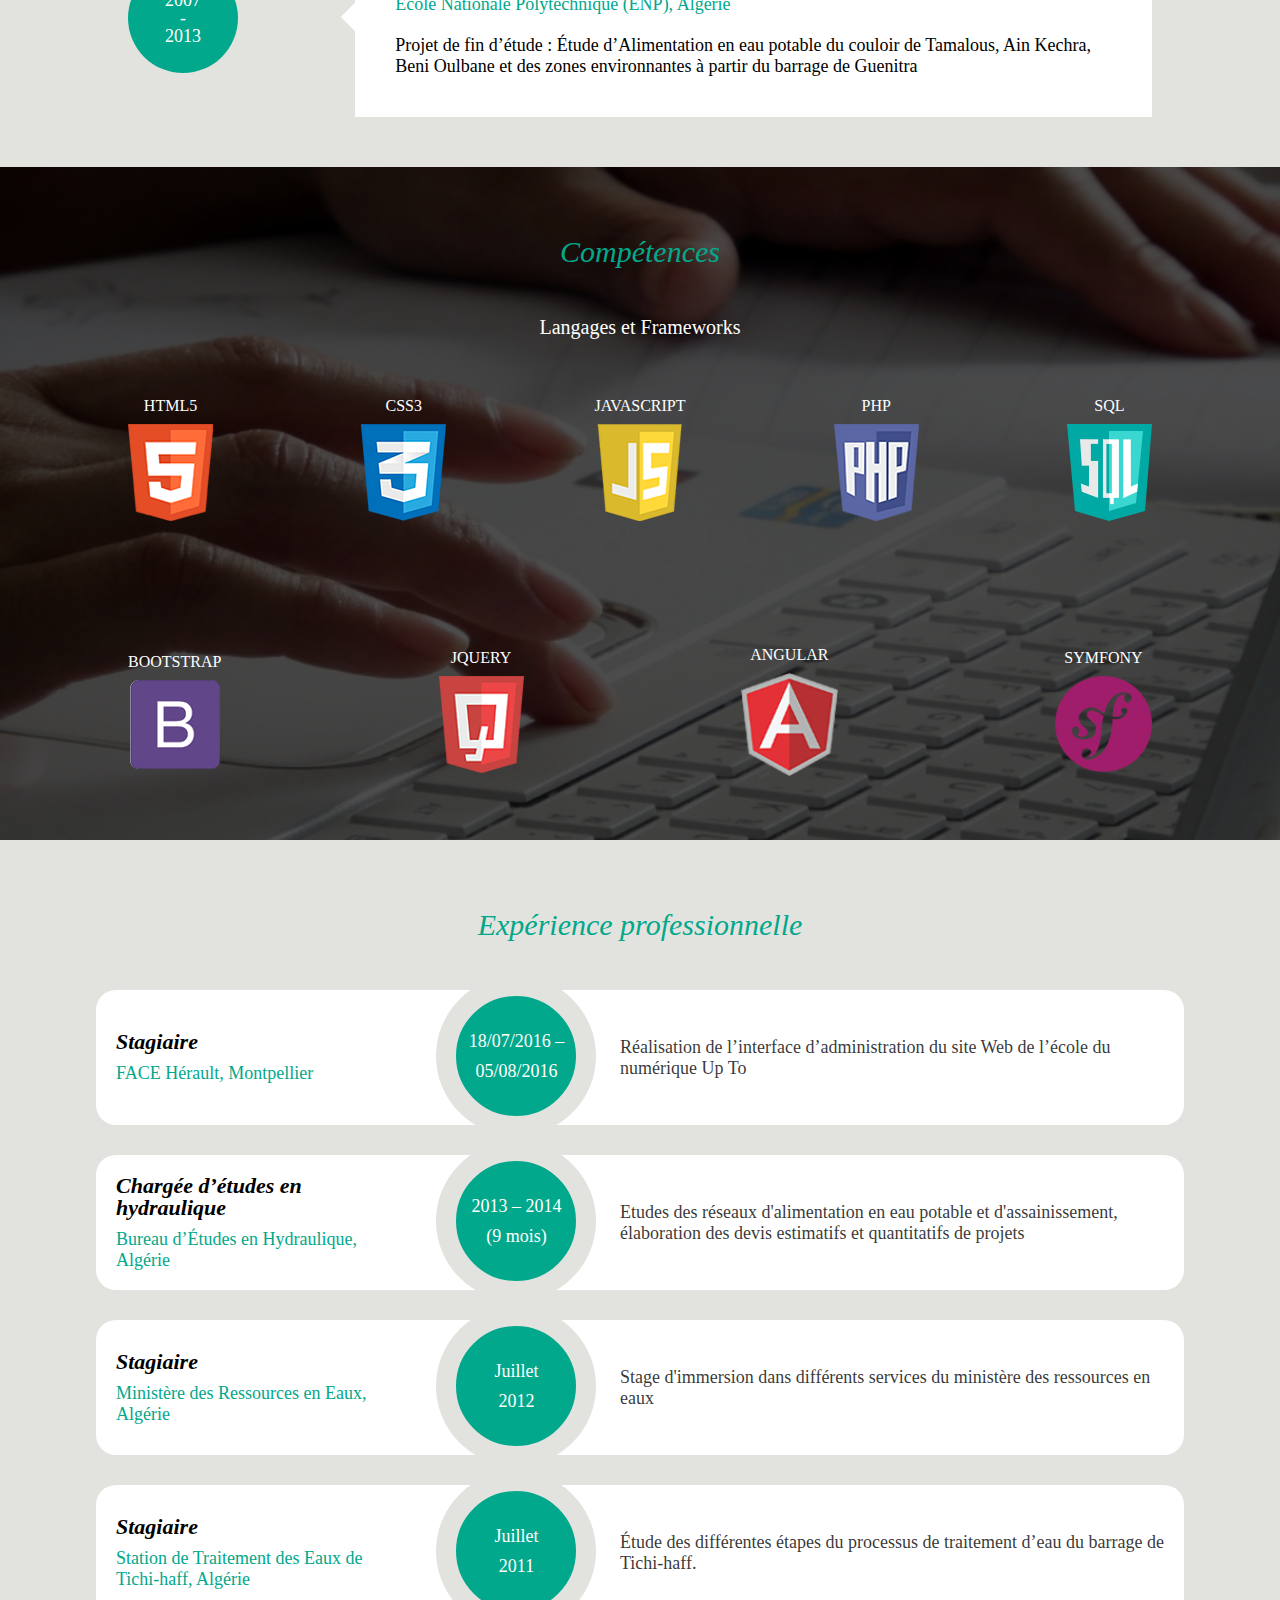
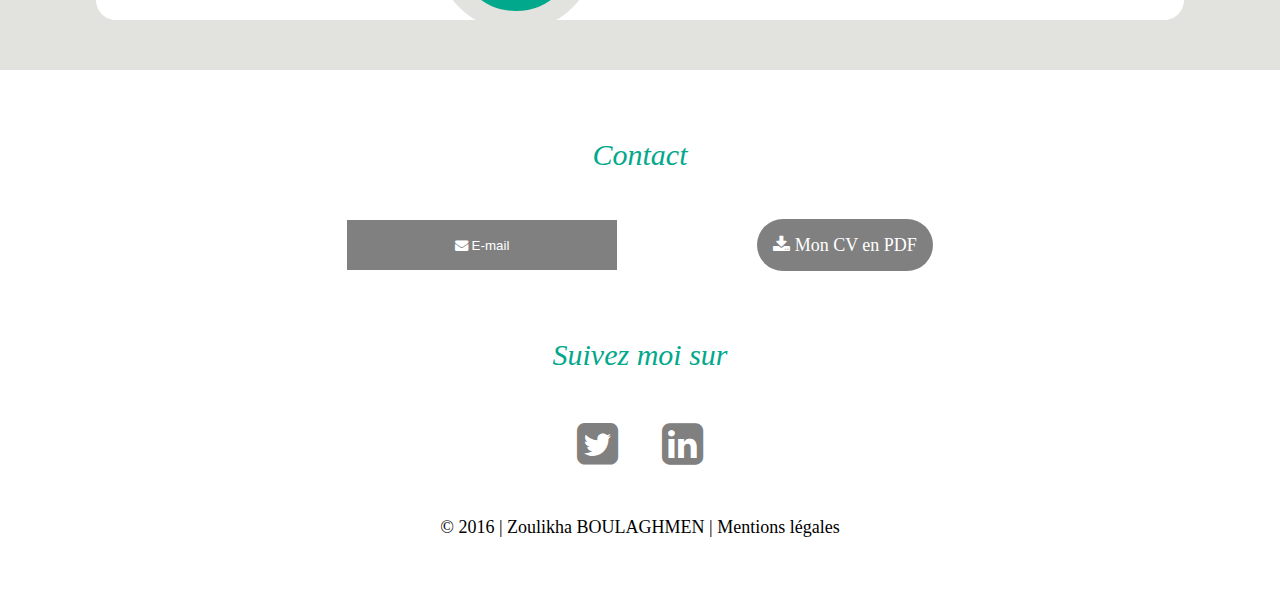
==== commit a6477605: "ajout du stage face et modification des date formation" ====
--- a/index.html
+++ b/index.html
@@ -24,21 +24,18 @@
                 <div class="icone_close" id="iconeClose"><i class="fa fa-times" aria-hidden="true"></i></div>
 
                 <ul>
-
                     <li><a href="#">Home</a></li>
                     <li><a href="#presentation">Présentation</a></li>
                     <li><a href="#formations">Formation</a></li>
                     <li><a href="#competences">Compétences</a></li>
                     <li><a href="#experiences">Expériences</a></li>
-
                     <li><a href="#contact">Contact</a></li>
                 </ul>
             </nav>
             <!------- fin nav ------->
             <div class="titre_develoeloppeur_web">
                 <h1>Zoulikha BOULAGHMEN</h1>
-                <p>Développeuse Web
-                    <br>En Formation</p>
+                <p>Développeuse Web</p>
                 <div class="scroll">
                     <a href="#presentation">
                         <i class="fa fa-angle-double-down fa-inverse"></i>
@@ -70,7 +67,7 @@
                 <div class="timeline_date">
                     <p> 14/12/2015
                         <br/>-
-                        <br/>à ce jour</p>
+                        <br/>05/08/2016</p>
                 </div>
                 <div class="timeline-content">
                     <div class="carre"></div>
@@ -101,7 +98,7 @@
     <section id="competences">
         <div class="competences_container">
             <h1>Compétences</h1>
-            <h2>Langages et Frameworks en cours d'apprentissage </h2>
+            <h2>Langages et Frameworks</h2>
             <div class="languages">
 
                 <div>
@@ -156,6 +153,23 @@
         <div class="experiences_item">
             <div class="intervalle_temps">
                 <div>
+                    <p>18/07/2016 – 05/08/2016</p>
+                </div>
+            </div>
+            <div class="container_experiences_item">
+                <div class="experiences_text1">
+                    <h2>Stagiaire</h2>
+                    <h3>FACE Hérault, Montpellier</h3>
+                </div>
+
+                <div class="experiences_text2">
+                    <p>Réalisation de l’interface d’administration du site Web de l’école du numérique Up To</p>
+                </div>
+            </div>
+        </div>
+        <div class="experiences_item">
+            <div class="intervalle_temps">
+                <div>
                     <p>2013 – 2014
                         <br/>(9 mois)</p>
                 </div>
@@ -167,7 +181,7 @@
                 </div>
 
                 <div class="experiences_text2">
-                    <p>Etudes des réseaux d'alimentation en eau potable et d'assainissement , élaboration des devis estimatifs et quantitatifs de projets</p>
+                    <p>Etudes des réseaux d'alimentation en eau potable et d'assainissement, élaboration des devis estimatifs et quantitatifs de projets</p>
                 </div>
             </div>
         </div>
@@ -256,4 +270,4 @@
     </footer>
 </body>
 
-</html>+</html>
--- a/css/style.css
+++ b/css/style.css
@@ -305,15 +305,15 @@
 
 .icone_menu,
 .icone_close {
-    width: 60px;
-    line-height: 60px;
+    width: 55px;
+    line-height: 55px;
     text-align: center;
     background-color: rgba(255, 255, 255, 0.1);
     color: #02A88B;
 }
 
 .icone_menu {
-    font-size: 40px;
+    font-size: 30px;
     z-index: 1;
 }
 
@@ -373,7 +373,7 @@
     display: flex;
     justify-content: space-between;
     align-items: center;
-    padding: 50px;
+    padding: 50px 0px 50px 0px;
     border-radius: 50px;
 }
 
@@ -639,7 +639,6 @@
     position: fixed;
     right: 30px;
     bottom: 30px;
-    font-size: 25px;
 }
 
 
@@ -648,13 +647,27 @@
 
 /************* media queries *************/
 
-@media (max-width: 865px) {
+@media (max-width: 400px) {
     /*************header **************/
+    header h1 {
+        font-size: 22px;
+        font-weight: 600;
+        padding: 45px 10px 45px 10px;
+    }
+    header p {
+        font-size: 19px;
+        bottom: -18px;
+    }
     .titre_develoeloppeur_web::before,
     .titre_develoeloppeur_web::after {
-        width: 75px;
-    }
-    /*************fin header **************/
+        width: 40px;
+    }
+}
+
+
+/*************fin header **************/
+
+@media (max-width: 865px) {
     /*************media queries présentation **************/
     .container_presentation {
         flex-direction: column;
@@ -690,6 +703,9 @@
         align-items: center;
         justify-content: center;
     }
+    #cv_pdf {
+        margin: 0;
+    }
     button {
         margin-bottom: 70px;
     }
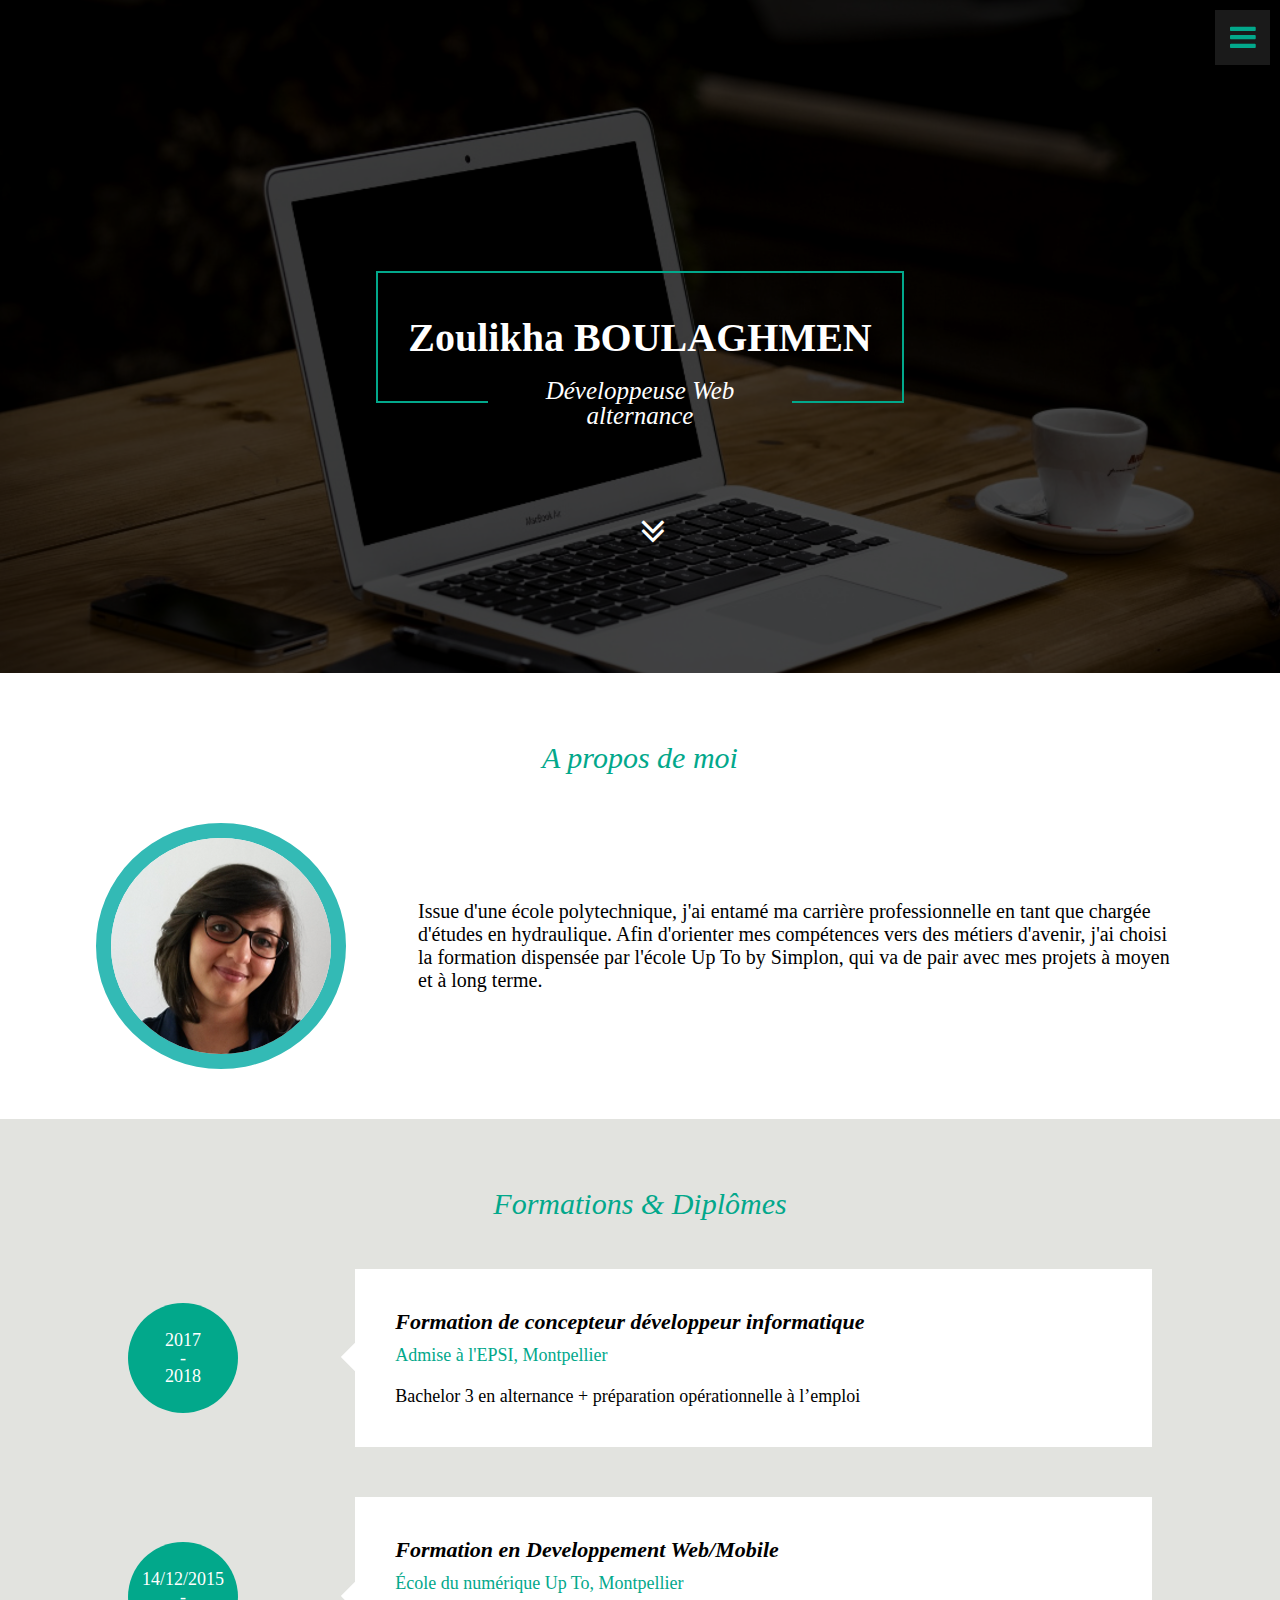
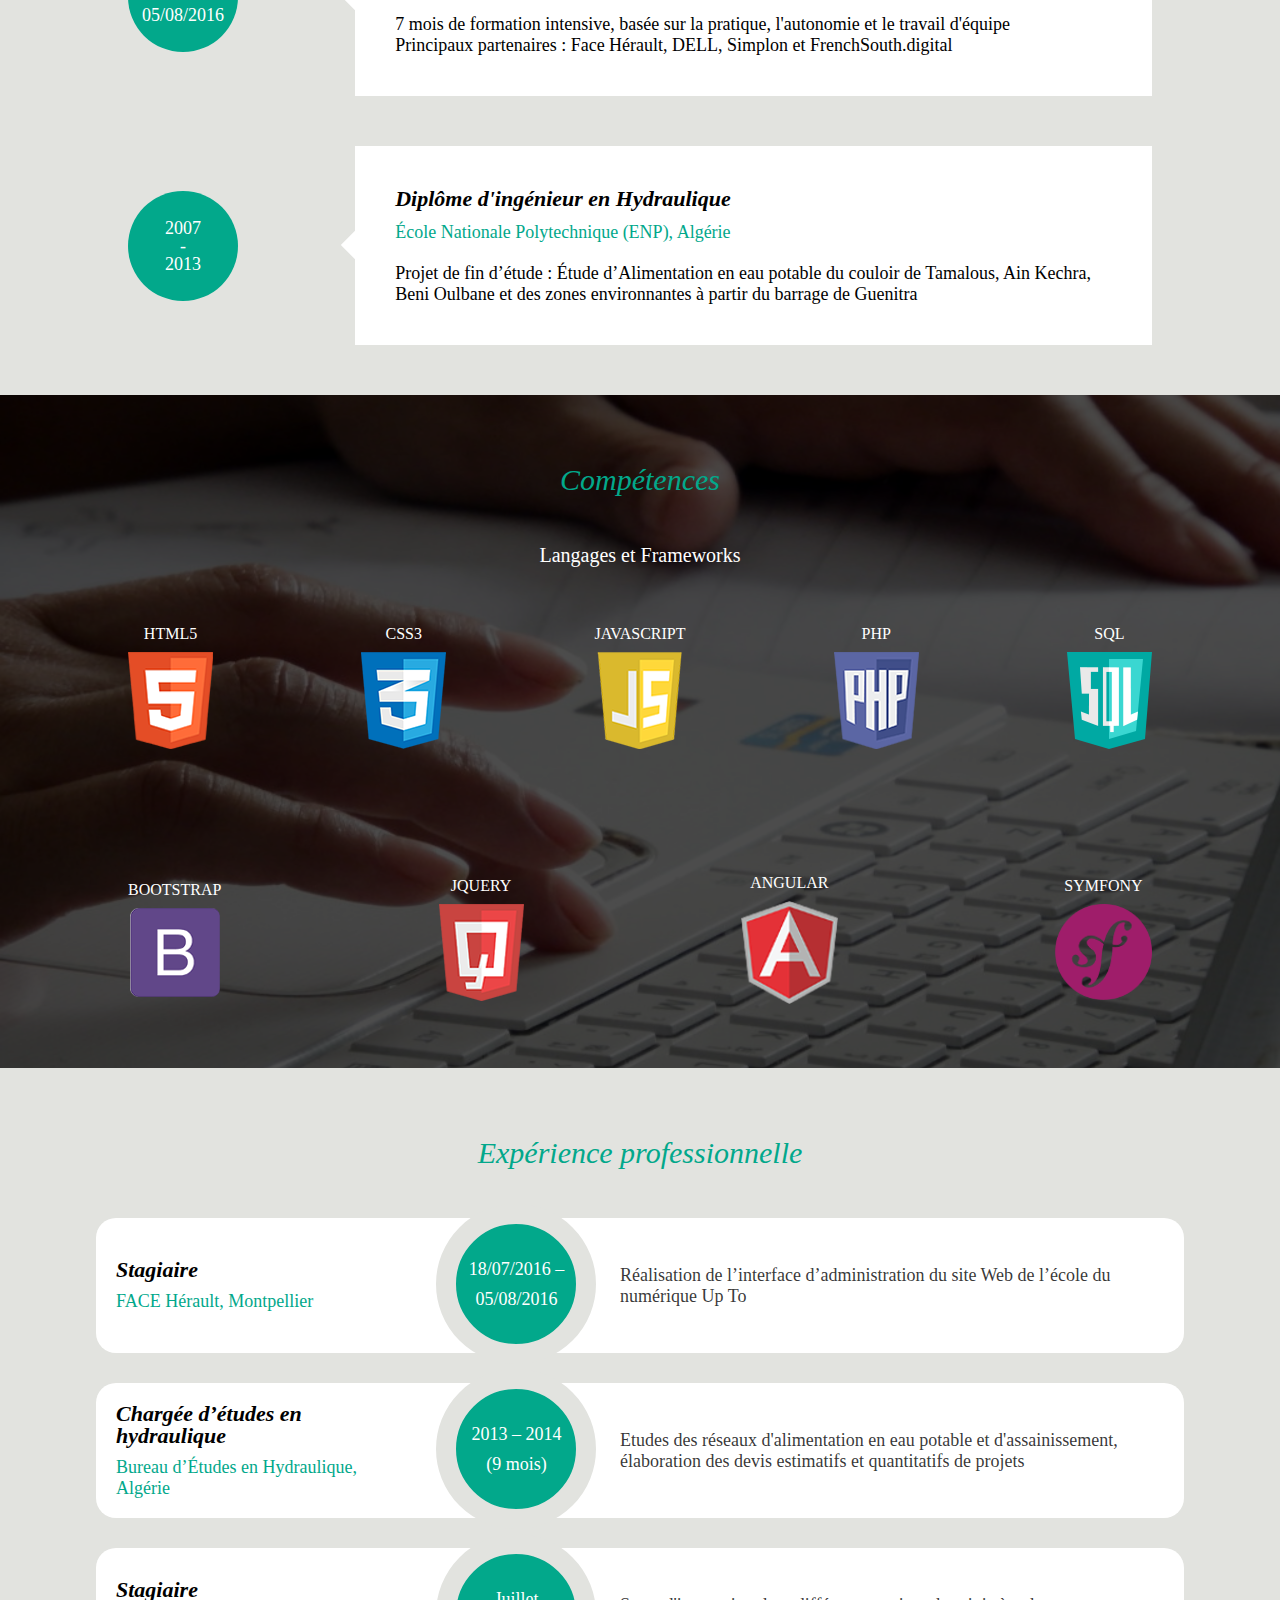
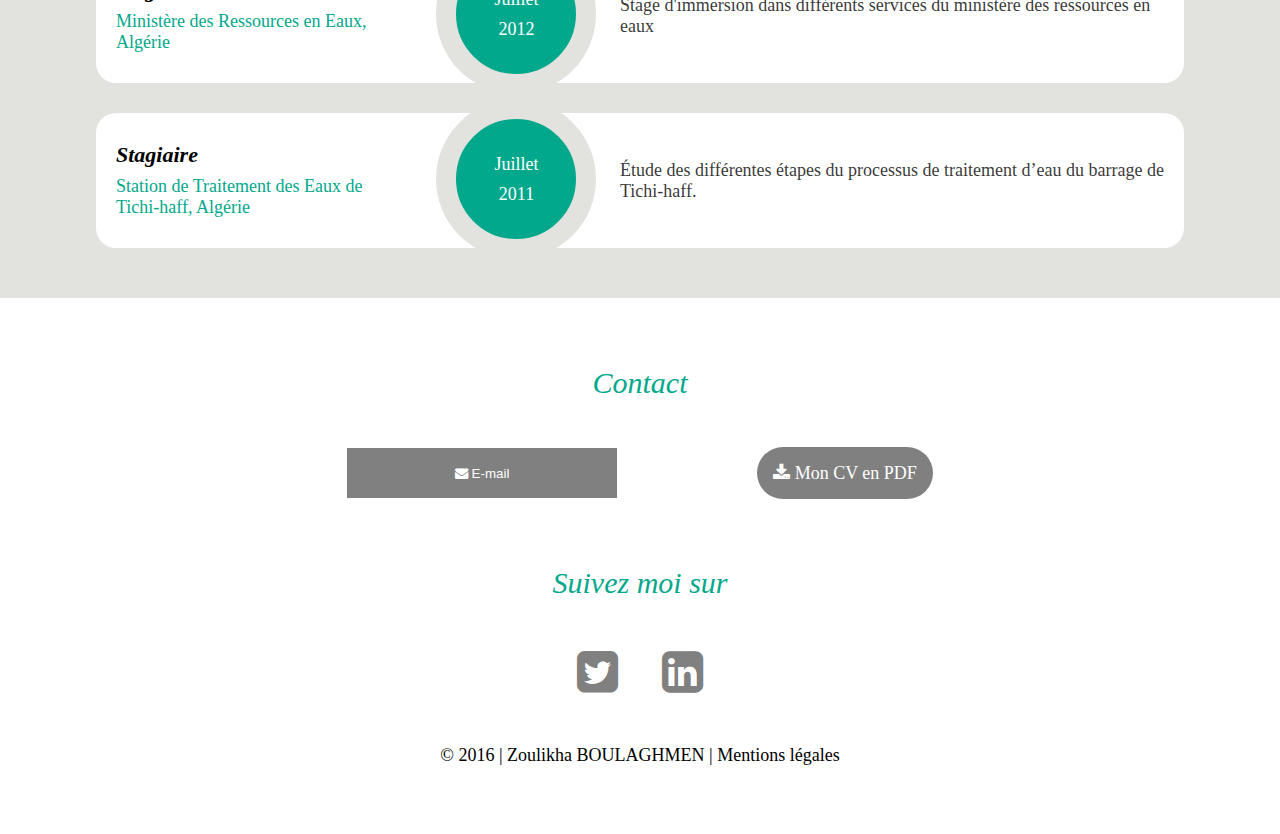
==== commit d84abf48: "ajout de alternance au titre developpeur web" ====
--- a/index.html
+++ b/index.html
@@ -2,272 +2,286 @@
 <html>
 
 <head>
-    <meta charset="utf-8">
-    <meta name="viewport" content="width=device-width, initial-scale=1.0, shrink-to-fit=no">
-    <link rel="stylesheet" type="text/css" href="css/style.css">
-    <link rel="stylesheet" href="https://maxcdn.bootstrapcdn.com/font-awesome/4.5.0/css/font-awesome.min.css">
-
-    <link href='https://fonts.googleapis.com/css?family=Halant:300,400,500,600,700' rel='stylesheet' type='text/css'>
-
-    <title>Zoulikha BOULAGHMEN developpeurse Web</title>
+	<meta charset="utf-8">
+	<meta name="viewport" content="width=device-width, initial-scale=1.0, shrink-to-fit=no">
+	<link rel="stylesheet" type="text/css" href="css/style.css">
+	<link rel="stylesheet" href="https://maxcdn.bootstrapcdn.com/font-awesome/4.5.0/css/font-awesome.min.css">
+
+	<link href='https://fonts.googleapis.com/css?family=Halant:300,400,500,600,700' rel='stylesheet' type='text/css'>
+
+	<title>Zoulikha BOULAGHMEN developpeurse Web</title>
 </head>
 
 <body id="top">
-    <!-------  header ------->
-    <header id="home">
-
-        <div class="container-header">
-            <!------- nav ------->
-            <div class="icone_menu" id="iconeMenu"><i class="fa fa-bars "></i>
-            </div>
-            <nav id="contentMenu">
-                <div class="icone_close" id="iconeClose"><i class="fa fa-times" aria-hidden="true"></i></div>
-
-                <ul>
-                    <li><a href="#">Home</a></li>
-                    <li><a href="#presentation">Présentation</a></li>
-                    <li><a href="#formations">Formation</a></li>
-                    <li><a href="#competences">Compétences</a></li>
-                    <li><a href="#experiences">Expériences</a></li>
-                    <li><a href="#contact">Contact</a></li>
-                </ul>
-            </nav>
-            <!------- fin nav ------->
-            <div class="titre_develoeloppeur_web">
-                <h1>Zoulikha BOULAGHMEN</h1>
-                <p>Développeuse Web</p>
-                <div class="scroll">
-                    <a href="#presentation">
-                        <i class="fa fa-angle-double-down fa-inverse"></i>
-                    </a>
-                </div>
-            </div>
-        </div>
-    </header>
-    <!------- fin header ------->
-
-    <!-------  présentartion ------->
-    <section id="presentation">
-        <h1>A propos de moi</h1>
-        <div class="container_presentation">
-
-            <img class="photo_zoulikha" src="images/zoulikha_boulaghmen.png" alt="image_zoulikha_boulaghmen" />
-            <div class="text_presentation">
-                <p>Issue d'une école polytechnique, j'ai entamé ma carrière professionnelle en tant que chargée d'études en hydraulique. Afin d'orienter mes compétences vers des métiers d'avenir, j'ai choisi la formation dispensée par l'école Up To by Simplon, qui va de pair avec mes projets à moyen et à long terme.</p>
-            </div>
-
-        </div>
-    </section>
-    <!------- fin présentation ------->
-    <!-------  formation ------->
-    <section id="formations">
-        <h1>Formations & Diplômes</h1>
-        <div class="container_formations">
-            <div class="formations_item">
-                <div class="timeline_date">
-                    <p> 14/12/2015
-                        <br/>-
-                        <br/>05/08/2016</p>
-                </div>
-                <div class="timeline-content">
-                    <div class="carre"></div>
-                    <h2>Formation en Developpement Web/Mobile</h2>
-                    <h3>École du numérique Up To, Montpellier</h3>
-                    <p>7 mois de formation intensive, basée sur la pratique, l'autonomie et le travail d'équipe
-                        <br/>Principaux partenaires : Face Hérault, DELL, Simplon et FrenchSouth.digital</p>
-                </div>
-            </div>
-            <div class="formations_item">
-                <div class="timeline_date">
-                    <p>2007
-                        <br/>-
-                        <br/>2013</p>
-                </div>
-                <div class="timeline-content">
-                    <div class="carre"></div>
-                    <h2>Diplôme d'ingénieur en Hydraulique</h2>
-                    <h3>École Nationale Polytechnique (ENP), Algérie </h3>
-                    <p>Projet de fin d’étude : Étude d’Alimentation en eau potable du couloir de Tamalous, Ain Kechra, Beni Oulbane et des zones environnantes à partir du barrage de Guenitra</p>
-                </div>
-            </div>
-        </div>
-    </section>
-
-    <!-------  fin formations ------->
-    <!-------  compétences ------->
-    <section id="competences">
-        <div class="competences_container">
-            <h1>Compétences</h1>
-            <h2>Langages et Frameworks</h2>
-            <div class="languages">
-
-                <div>
-                    <h5>html5</h5>
-                    <img src="images/html5-couleur.png" alt="html5" />
-                </div>
-                <div>
-                    <h5>css3</h5>
-                    <img src="images/css3-couleur.png" alt="css3" />
-                </div>
-                <div>
-                    <h5>Javascript</h5>
-                    <img src="images/JS-couleur.png" alt="Javascript" />
-                </div>
-                <div>
-                    <h5>php</h5>
-                    <img src="images/php-couleur.png" alt="php" />
-                </div>
-                <div>
-                    <h5>sql</h5>
-                    <img src="images/sql-couleur_03.png" alt="sql" />
-                </div>
-
-            </div>
-            <div class="frameworks">
-                <div>
-                    <h5>Bootstrap</h5>
-                    <img src="images/bootstrap.png" alt="Bootstrap" />
-                </div>
-                <div>
-                    <h5>JQuery</h5>
-                    <img src="images/jquery-couleur.png" alt="JQuery" />
-                </div>
-                <div>
-                    <h5>Angular</h5>
-                    <img src="images/angular-js-color.png" alt="Angular" />
-                </div>
-                <div>
-                    <h5>Symfony</h5>
-                    <img src="images/symphony-couleur.png" alt="Symfony" />
-
-                </div>
-            </div>
-        </div>
-
-    </section>
-
-    <!------- fin compétences ------->
-    <!-------  Expériences ------->
-    <section id="experiences">
-        <h1>Expérience professionnelle</h1>
-        <div class="experiences_item">
-            <div class="intervalle_temps">
-                <div>
-                    <p>18/07/2016 – 05/08/2016</p>
-                </div>
-            </div>
-            <div class="container_experiences_item">
-                <div class="experiences_text1">
-                    <h2>Stagiaire</h2>
-                    <h3>FACE Hérault, Montpellier</h3>
-                </div>
-
-                <div class="experiences_text2">
-                    <p>Réalisation de l’interface d’administration du site Web de l’école du numérique Up To</p>
-                </div>
-            </div>
-        </div>
-        <div class="experiences_item">
-            <div class="intervalle_temps">
-                <div>
-                    <p>2013 – 2014
-                        <br/>(9 mois)</p>
-                </div>
-            </div>
-            <div class="container_experiences_item">
-                <div class="experiences_text1">
-                    <h2>Chargée d’études en hydraulique</h2>
-                    <h3>Bureau d’Études en Hydraulique, Algérie</h3>
-                </div>
-
-                <div class="experiences_text2">
-                    <p>Etudes des réseaux d'alimentation en eau potable et d'assainissement, élaboration des devis estimatifs et quantitatifs de projets</p>
-                </div>
-            </div>
-        </div>
-        <div class="experiences_item">
-            <div class="intervalle_temps">
-                <div>
-                    <p>Juillet
-                        <br/>2012</p>
-                </div>
-            </div>
-            <div class="container_experiences_item">
-                <div class="experiences_text1">
-                    <h2>Stagiaire</h2>
-                    <h3> Ministère des Ressources en Eaux, Algérie</h3>
-                </div>
-
-                <div class="experiences_text2">
-                    <p>Stage d'immersion dans différents services du ministère des ressources en eaux</p>
-                </div>
-            </div>
-        </div>
-        <div class="experiences_item">
-            <div class="intervalle_temps">
-                <div>
-                    <p>Juillet
-                        <br/>2011</p>
-                </div>
-            </div>
-            <div class="container_experiences_item">
-                <div class="experiences_text1">
-                    <h2>Stagiaire</h2>
-                    <h3> Station de Traitement des Eaux de Tichi-haff, Algérie </h3>
-                </div>
-
-                <div class="experiences_text2">
-                    <p>Étude des différentes étapes du processus de traitement d’eau du barrage de Tichi-haff. </p>
-                </div>
-            </div>
-        </div>
-    </section>
-    <!------- fin Expériences ------->
-    <!------- Loisirs ------->
-    <section id="loisirs">
-        <div class="container_loisirs">
-
-
-        </div>
-    </section>
-    <!------- fin Loisirs------->
-    <!------- Contact ------->
-
-    <section id="contact">
-        <div class="container_contact">
-            <h1>Contact</h1>
-
-            <div class="email_cv">
-                <button type="button" id="boutonEmail">
-                    <i class="fa fa-envelope" aria-hidden="true"></i> E-mail
-                </button>
-                <div class="cv"><a href="CV-Zoulikha_BOULAGHMEN-developpeur Web.pdf" title="CV PDF" target="_blank" id="cv_pdf"><i class="fa fa-download fa-1x"></i>  Mon CV en PDF</a>
-                </div>
-            </div>
-            <h1>Suivez moi sur</h1>
-            <div>
-                <a href="https://twitter.com/ZoulikhaRezzouk" class="social_media"><i class="fa fa-twitter-square  fa-3x" aria-hidden="true"></i>
+	<!-------  header ------->
+	<header id="home">
+
+		<div class="container-header">
+			<!------- nav ------->
+			<div class="icone_menu" id="iconeMenu"><i class="fa fa-bars "></i>
+			</div>
+			<nav id="contentMenu">
+				<div class="icone_close" id="iconeClose"><i class="fa fa-times" aria-hidden="true"></i></div>
+
+				<ul>
+					<li><a href="#">Home</a></li>
+					<li><a href="#presentation">Présentation</a></li>
+					<li><a href="#formations">Formation</a></li>
+					<li><a href="#competences">Compétences</a></li>
+					<li><a href="#experiences">Expériences</a></li>
+					<li><a href="#contact">Contact</a></li>
+				</ul>
+			</nav>
+			<!------- fin nav ------->
+			<div class="titre_develoeloppeur_web">
+				<h1>Zoulikha BOULAGHMEN</h1>
+				<p>Développeuse Web<br/>alternance</p>
+				<div class="scroll">
+					<a href="#presentation">
+						<i class="fa fa-angle-double-down fa-inverse"></i>
+					</a>
+				</div>
+			</div>
+		</div>
+	</header>
+	<!------- fin header ------->
+
+	<!-------  présentartion ------->
+	<section id="presentation">
+		<h1>A propos de moi</h1>
+		<div class="container_presentation">
+
+			<img class="photo_zoulikha" src="images/zoulikha_boulaghmen.png" alt="image_zoulikha_boulaghmen" />
+			<div class="text_presentation">
+				<p>Issue d'une école polytechnique, j'ai entamé ma carrière professionnelle en tant que chargée d'études en hydraulique. Afin d'orienter mes compétences vers des métiers d'avenir, j'ai choisi la formation dispensée par l'école Up To by Simplon, qui va de pair avec mes projets à moyen et à long terme.</p>
+			</div>
+
+		</div>
+	</section>
+	<!------- fin présentation ------->
+	<!-------  formation ------->
+	<section id="formations">
+		<h1>Formations & Diplômes</h1>
+
+		<div class="container_formations">
+			<div class="formations_item">
+				<div class="timeline_date">
+					<p> 2017
+						<br/>-
+						<br/>2018</p>
+				</div>
+				<div class="timeline-content">
+					<div class="carre"></div>
+					<h2>Formation de concepteur développeur informatique</h2>
+					<h3>Admise à l'EPSI, Montpellier</h3>
+					<p>Bachelor 3 en alternance + préparation opérationnelle à l’emploi</p>
+				</div>
+			</div>
+			<div class="formations_item">
+				<div class="timeline_date">
+					<p> 14/12/2015
+						<br/>-
+						<br/>05/08/2016</p>
+				</div>
+				<div class="timeline-content">
+					<div class="carre"></div>
+					<h2>Formation en Developpement Web/Mobile</h2>
+					<h3>École du numérique Up To, Montpellier</h3>
+					<p>7 mois de formation intensive, basée sur la pratique, l'autonomie et le travail d'équipe
+						<br/>Principaux partenaires : Face Hérault, DELL, Simplon et FrenchSouth.digital</p>
+				</div>
+			</div>
+			<div class="formations_item">
+				<div class="timeline_date">
+					<p>2007
+						<br/>-
+						<br/>2013</p>
+				</div>
+				<div class="timeline-content">
+					<div class="carre"></div>
+					<h2>Diplôme d'ingénieur en Hydraulique</h2>
+					<h3>École Nationale Polytechnique (ENP), Algérie </h3>
+					<p>Projet de fin d’étude : Étude d’Alimentation en eau potable du couloir de Tamalous, Ain Kechra, Beni Oulbane et des zones environnantes à partir du barrage de Guenitra</p>
+				</div>
+			</div>
+		</div>
+	</section>
+
+	<!-------  fin formations ------->
+	<!-------  compétences ------->
+	<section id="competences">
+		<div class="competences_container">
+			<h1>Compétences</h1>
+			<h2>Langages et Frameworks</h2>
+			<div class="languages">
+
+				<div>
+					<h5>html5</h5>
+					<img src="images/html5-couleur.png" alt="html5" />
+				</div>
+				<div>
+					<h5>css3</h5>
+					<img src="images/css3-couleur.png" alt="css3" />
+				</div>
+				<div>
+					<h5>Javascript</h5>
+					<img src="images/JS-couleur.png" alt="Javascript" />
+				</div>
+				<div>
+					<h5>php</h5>
+					<img src="images/php-couleur.png" alt="php" />
+				</div>
+				<div>
+					<h5>sql</h5>
+					<img src="images/sql-couleur_03.png" alt="sql" />
+				</div>
+
+			</div>
+			<div class="frameworks">
+				<div>
+					<h5>Bootstrap</h5>
+					<img src="images/bootstrap.png" alt="Bootstrap" />
+				</div>
+				<div>
+					<h5>JQuery</h5>
+					<img src="images/jquery-couleur.png" alt="JQuery" />
+				</div>
+				<div>
+					<h5>Angular</h5>
+					<img src="images/angular-js-color.png" alt="Angular" />
+				</div>
+				<div>
+					<h5>Symfony</h5>
+					<img src="images/symphony-couleur.png" alt="Symfony" />
+
+				</div>
+			</div>
+		</div>
+
+	</section>
+
+	<!------- fin compétences ------->
+	<!-------  Expériences ------->
+	<section id="experiences">
+		<h1>Expérience professionnelle</h1>
+		<div class="experiences_item">
+			<div class="intervalle_temps">
+				<div>
+					<p>18/07/2016 – 05/08/2016</p>
+				</div>
+			</div>
+			<div class="container_experiences_item">
+				<div class="experiences_text1">
+					<h2>Stagiaire</h2>
+					<h3>FACE Hérault, Montpellier</h3>
+				</div>
+
+				<div class="experiences_text2">
+					<p>Réalisation de l’interface d’administration du site Web de l’école du numérique Up To</p>
+				</div>
+			</div>
+		</div>
+		<div class="experiences_item">
+			<div class="intervalle_temps">
+				<div>
+					<p>2013 – 2014
+						<br/>(9 mois)</p>
+				</div>
+			</div>
+			<div class="container_experiences_item">
+				<div class="experiences_text1">
+					<h2>Chargée d’études en hydraulique</h2>
+					<h3>Bureau d’Études en Hydraulique, Algérie</h3>
+				</div>
+
+				<div class="experiences_text2">
+					<p>Etudes des réseaux d'alimentation en eau potable et d'assainissement, élaboration des devis estimatifs et quantitatifs de projets</p>
+				</div>
+			</div>
+		</div>
+		<div class="experiences_item">
+			<div class="intervalle_temps">
+				<div>
+					<p>Juillet
+						<br/>2012</p>
+				</div>
+			</div>
+			<div class="container_experiences_item">
+				<div class="experiences_text1">
+					<h2>Stagiaire</h2>
+					<h3> Ministère des Ressources en Eaux, Algérie</h3>
+				</div>
+
+				<div class="experiences_text2">
+					<p>Stage d'immersion dans différents services du ministère des ressources en eaux</p>
+				</div>
+			</div>
+		</div>
+		<div class="experiences_item">
+			<div class="intervalle_temps">
+				<div>
+					<p>Juillet
+						<br/>2011</p>
+				</div>
+			</div>
+			<div class="container_experiences_item">
+				<div class="experiences_text1">
+					<h2>Stagiaire</h2>
+					<h3> Station de Traitement des Eaux de Tichi-haff, Algérie </h3>
+				</div>
+
+				<div class="experiences_text2">
+					<p>Étude des différentes étapes du processus de traitement d’eau du barrage de Tichi-haff. </p>
+				</div>
+			</div>
+		</div>
+	</section>
+	<!------- fin Expériences ------->
+	<!------- Loisirs ------->
+	<section id="loisirs">
+		<div class="container_loisirs">
+
+
+		</div>
+	</section>
+	<!------- fin Loisirs------->
+	<!------- Contact ------->
+
+	<section id="contact">
+		<div class="container_contact">
+			<h1>Contact</h1>
+
+			<div class="email_cv">
+				<button type="button" id="boutonEmail">
+					<i class="fa fa-envelope" aria-hidden="true"></i> E-mail
+				</button>
+				<div class="cv"><a href="CV-Zoulikha_BOULAGHMEN-developpeur Web.pdf" title="CV PDF" target="_blank" id="cv_pdf"><i class="fa fa-download fa-1x"></i>  Mon CV en PDF</a>
+				</div>
+			</div>
+			<h1>Suivez moi sur</h1>
+			<div>
+				<a href="https://twitter.com/ZoulikhaRezzouk" class="social_media"><i class="fa fa-twitter-square  fa-3x" aria-hidden="true"></i>
 
 </a>
-                <a href="https://www.linkedin.com/in/zoulikha-rezzouk-627163b4?trk=nav_responsive_tab_profile" target="_blank" class="social_media"><i class="fa fa-linkedin-square fa-3x" aria-hidden="true"></i>
+				<a href="https://www.linkedin.com/in/zoulikha-rezzouk-627163b4?trk=nav_responsive_tab_profile" target="_blank" class="social_media"><i class="fa fa-linkedin-square fa-3x" aria-hidden="true"></i>
 </a>
-            </div>
-            <p>© 2016 | Zoulikha BOULAGHMEN | Mentions légales</p>
-        </div>
-
-
-
-    </section>
-    <!------- fin Contact------->
-    <footer>
-        <a href="#top" class="back-to-top">
-            <i class="fa fa-chevron-circle-up fa-2x" aria-hidden="true"></i>
-        </a>
-        <!------- javascript ------->
-        <script src="https://ajax.googleapis.com/ajax/libs/jquery/2.2.0/jquery.min.js"></script>
-        <script type="text/javascript" src="js/cv.js"></script>
-        <!------- fin javascript ------->
-    </footer>
+			</div>
+			<p>© 2016 | Zoulikha BOULAGHMEN | Mentions légales</p>
+		</div>
+
+
+
+	</section>
+	<!------- fin Contact------->
+	<footer>
+		<a href="#top" class="back-to-top">
+			<i class="fa fa-chevron-circle-up fa-2x" aria-hidden="true"></i>
+		</a>
+		<!------- javascript ------->
+		<script src="https://ajax.googleapis.com/ajax/libs/jquery/2.2.0/jquery.min.js"></script>
+		<script type="text/javascript" src="js/cv.js"></script>
+		<!------- fin javascript ------->
+	</footer>
 </body>
 
 </html>
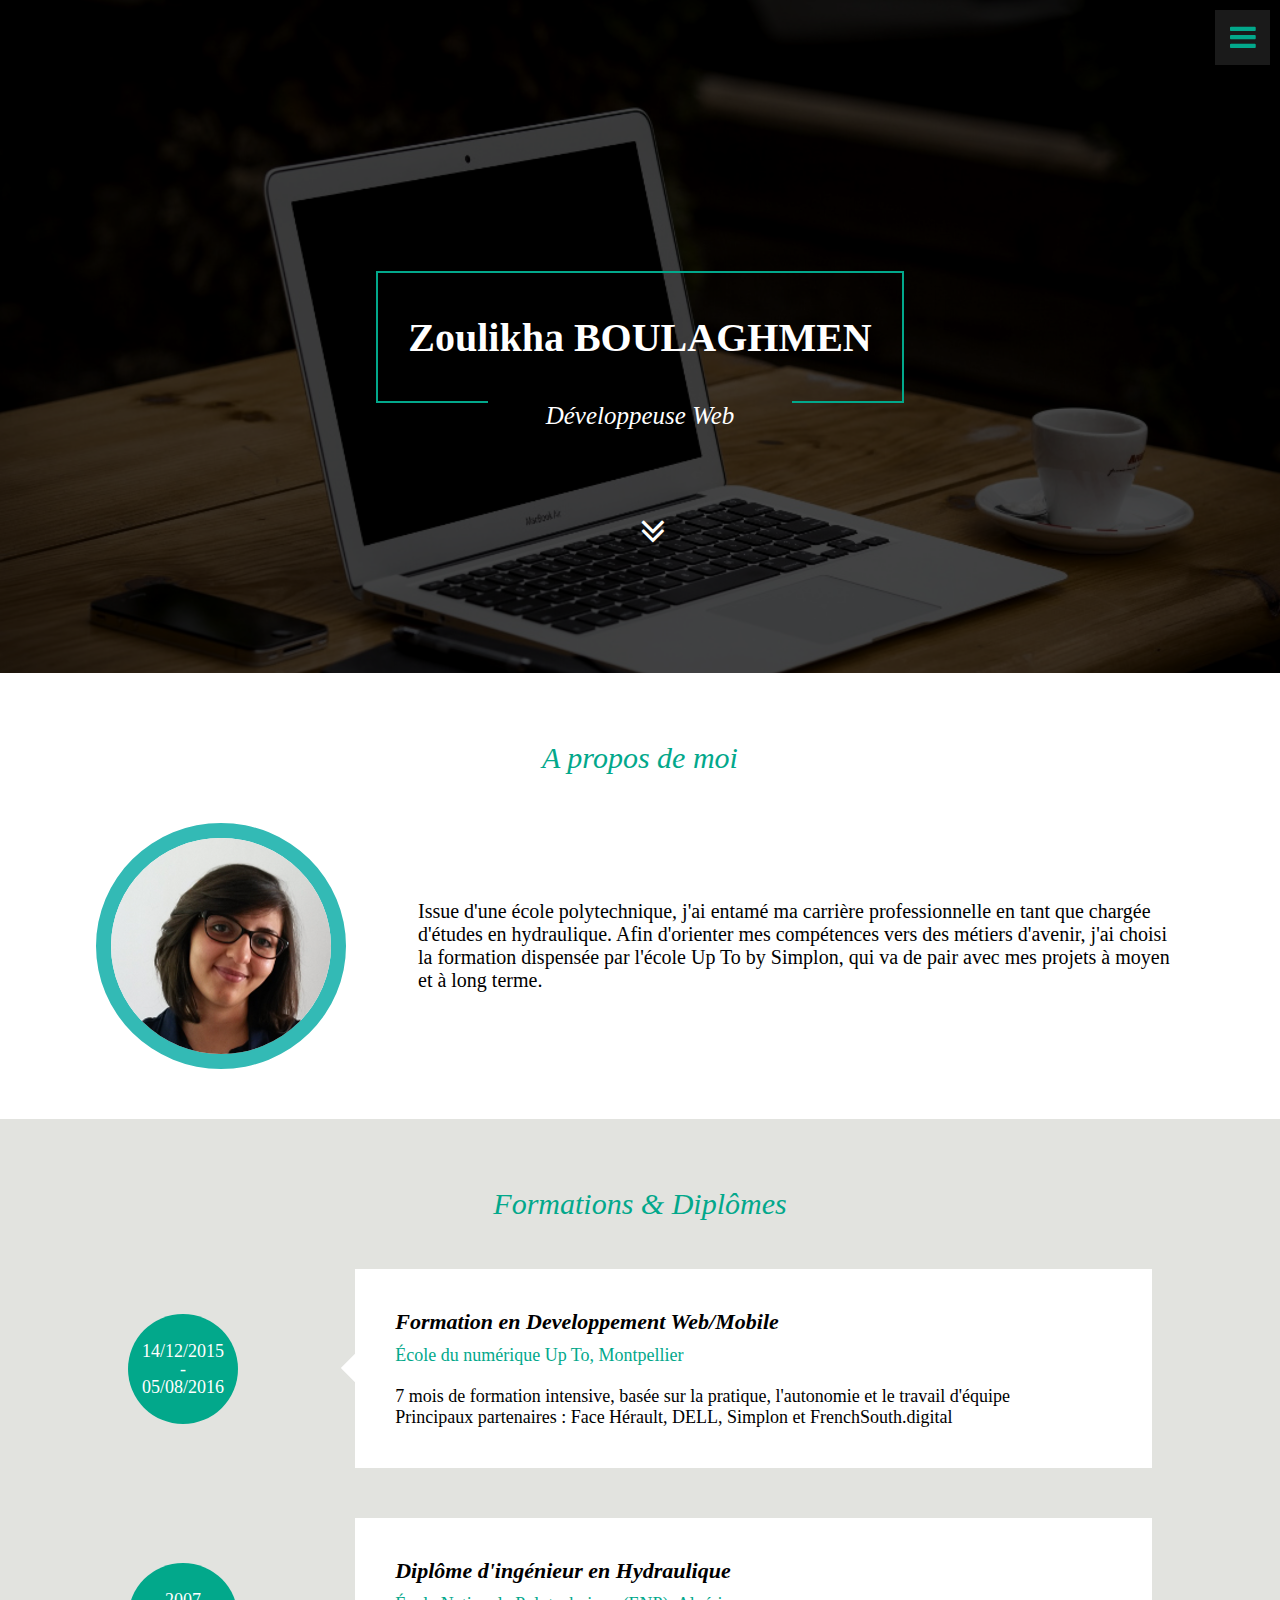
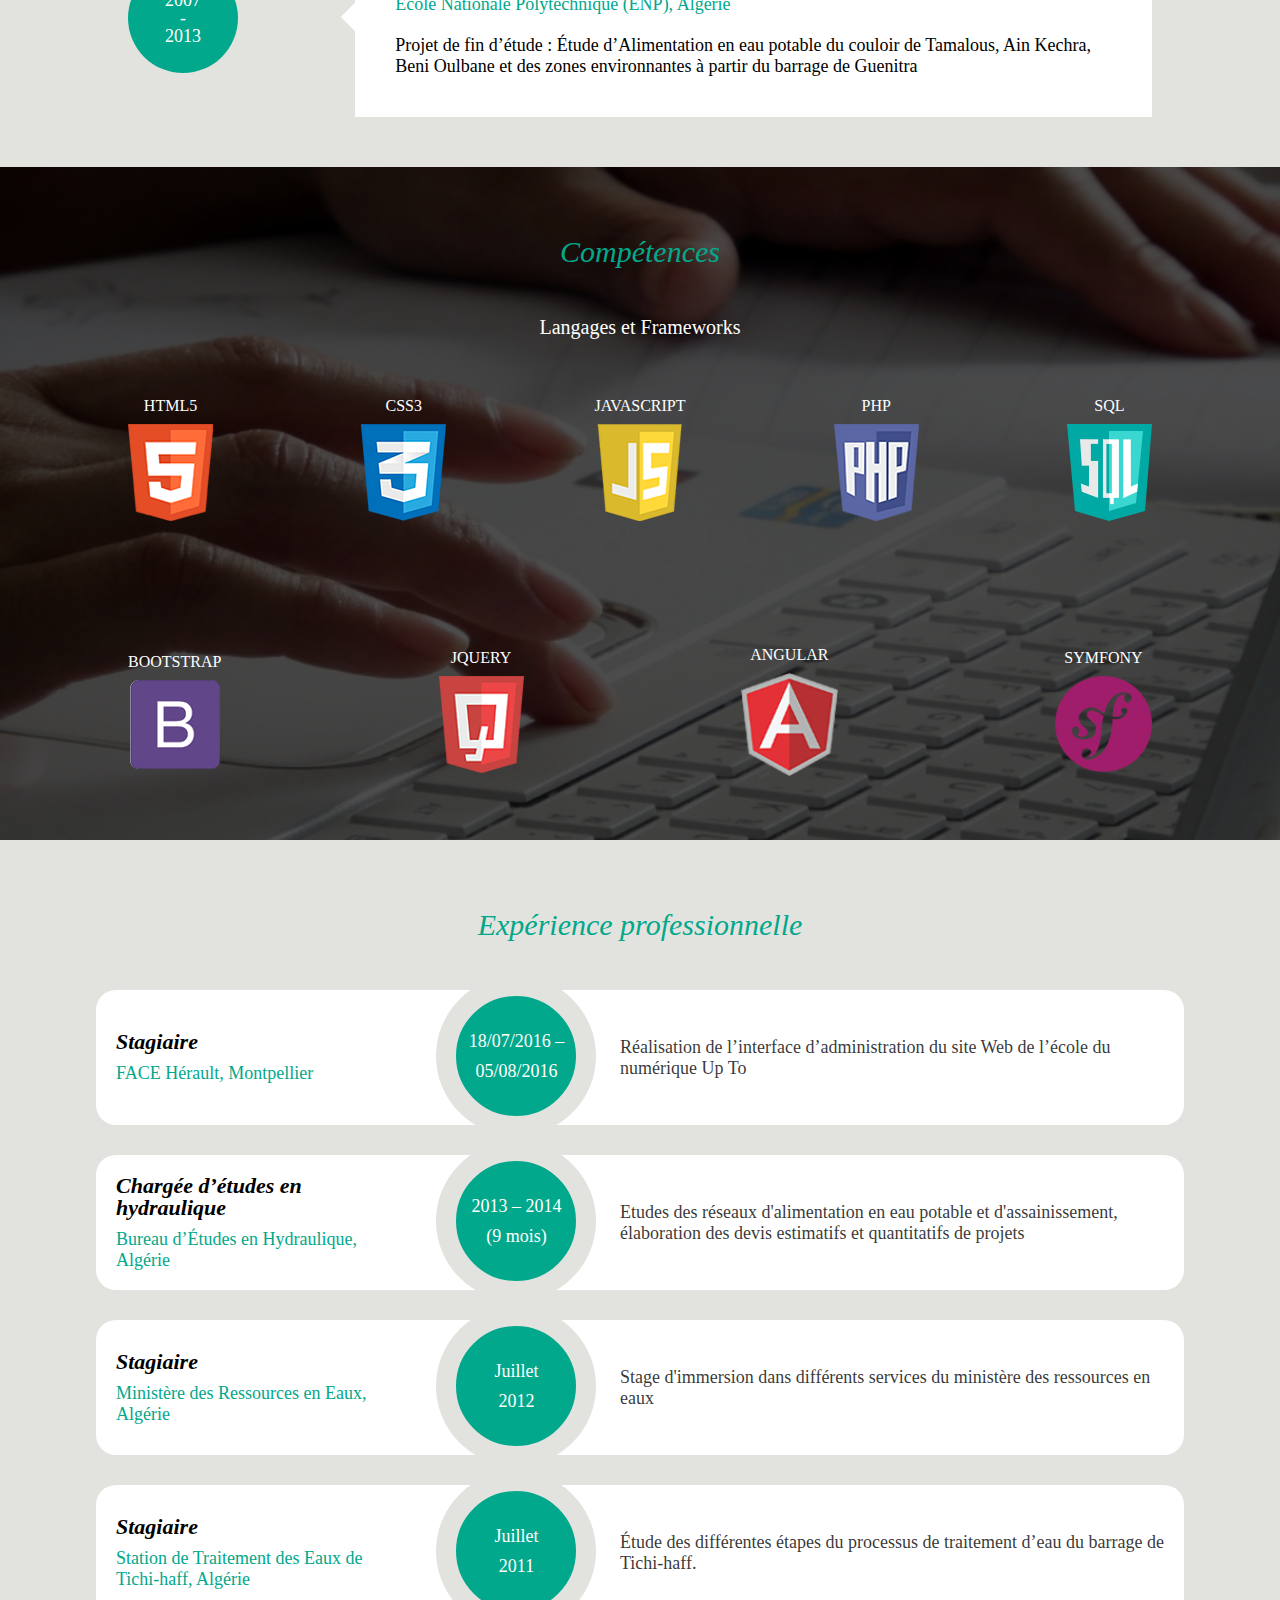
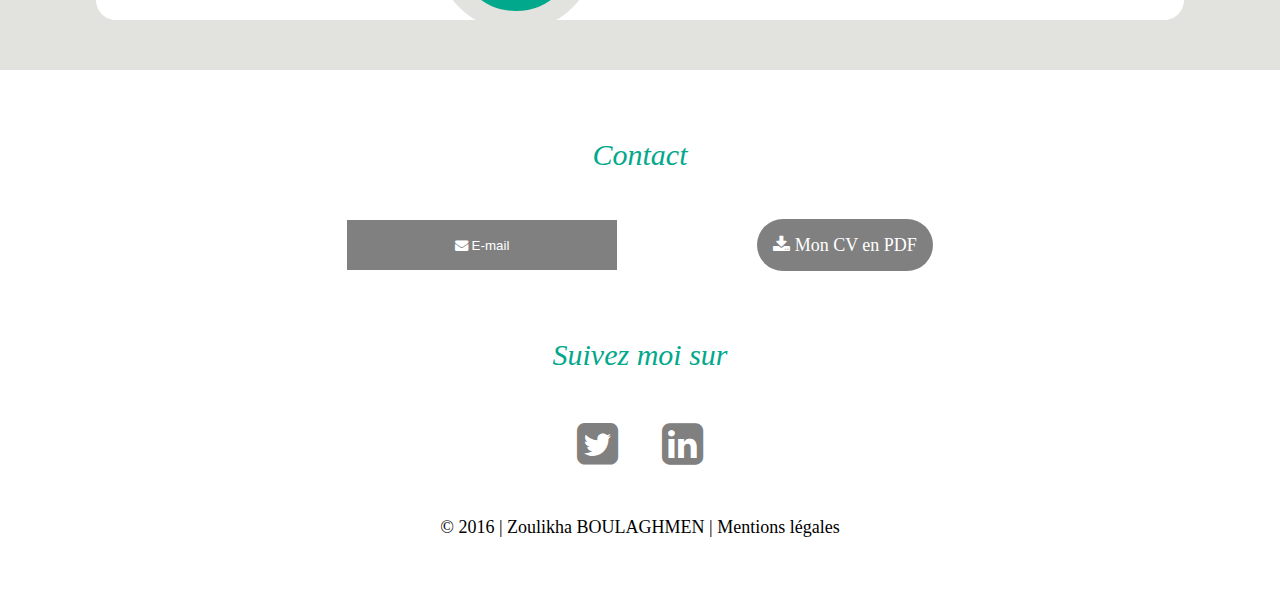
==== commit 02164821: "suppression de alternance au titre developpeur web + suppression de l'EPSI de la partie formation + " ====
--- a/index.html
+++ b/index.html
@@ -35,7 +35,7 @@
 			<!------- fin nav ------->
 			<div class="titre_develoeloppeur_web">
 				<h1>Zoulikha BOULAGHMEN</h1>
-				<p>Développeuse Web<br/>alternance</p>
+				<p>Développeuse Web</p>
 				<div class="scroll">
 					<a href="#presentation">
 						<i class="fa fa-angle-double-down fa-inverse"></i>
@@ -64,19 +64,6 @@
 		<h1>Formations & Diplômes</h1>
 
 		<div class="container_formations">
-			<div class="formations_item">
-				<div class="timeline_date">
-					<p> 2017
-						<br/>-
-						<br/>2018</p>
-				</div>
-				<div class="timeline-content">
-					<div class="carre"></div>
-					<h2>Formation de concepteur développeur informatique</h2>
-					<h3>Admise à l'EPSI, Montpellier</h3>
-					<p>Bachelor 3 en alternance + préparation opérationnelle à l’emploi</p>
-				</div>
-			</div>
 			<div class="formations_item">
 				<div class="timeline_date">
 					<p> 14/12/2015
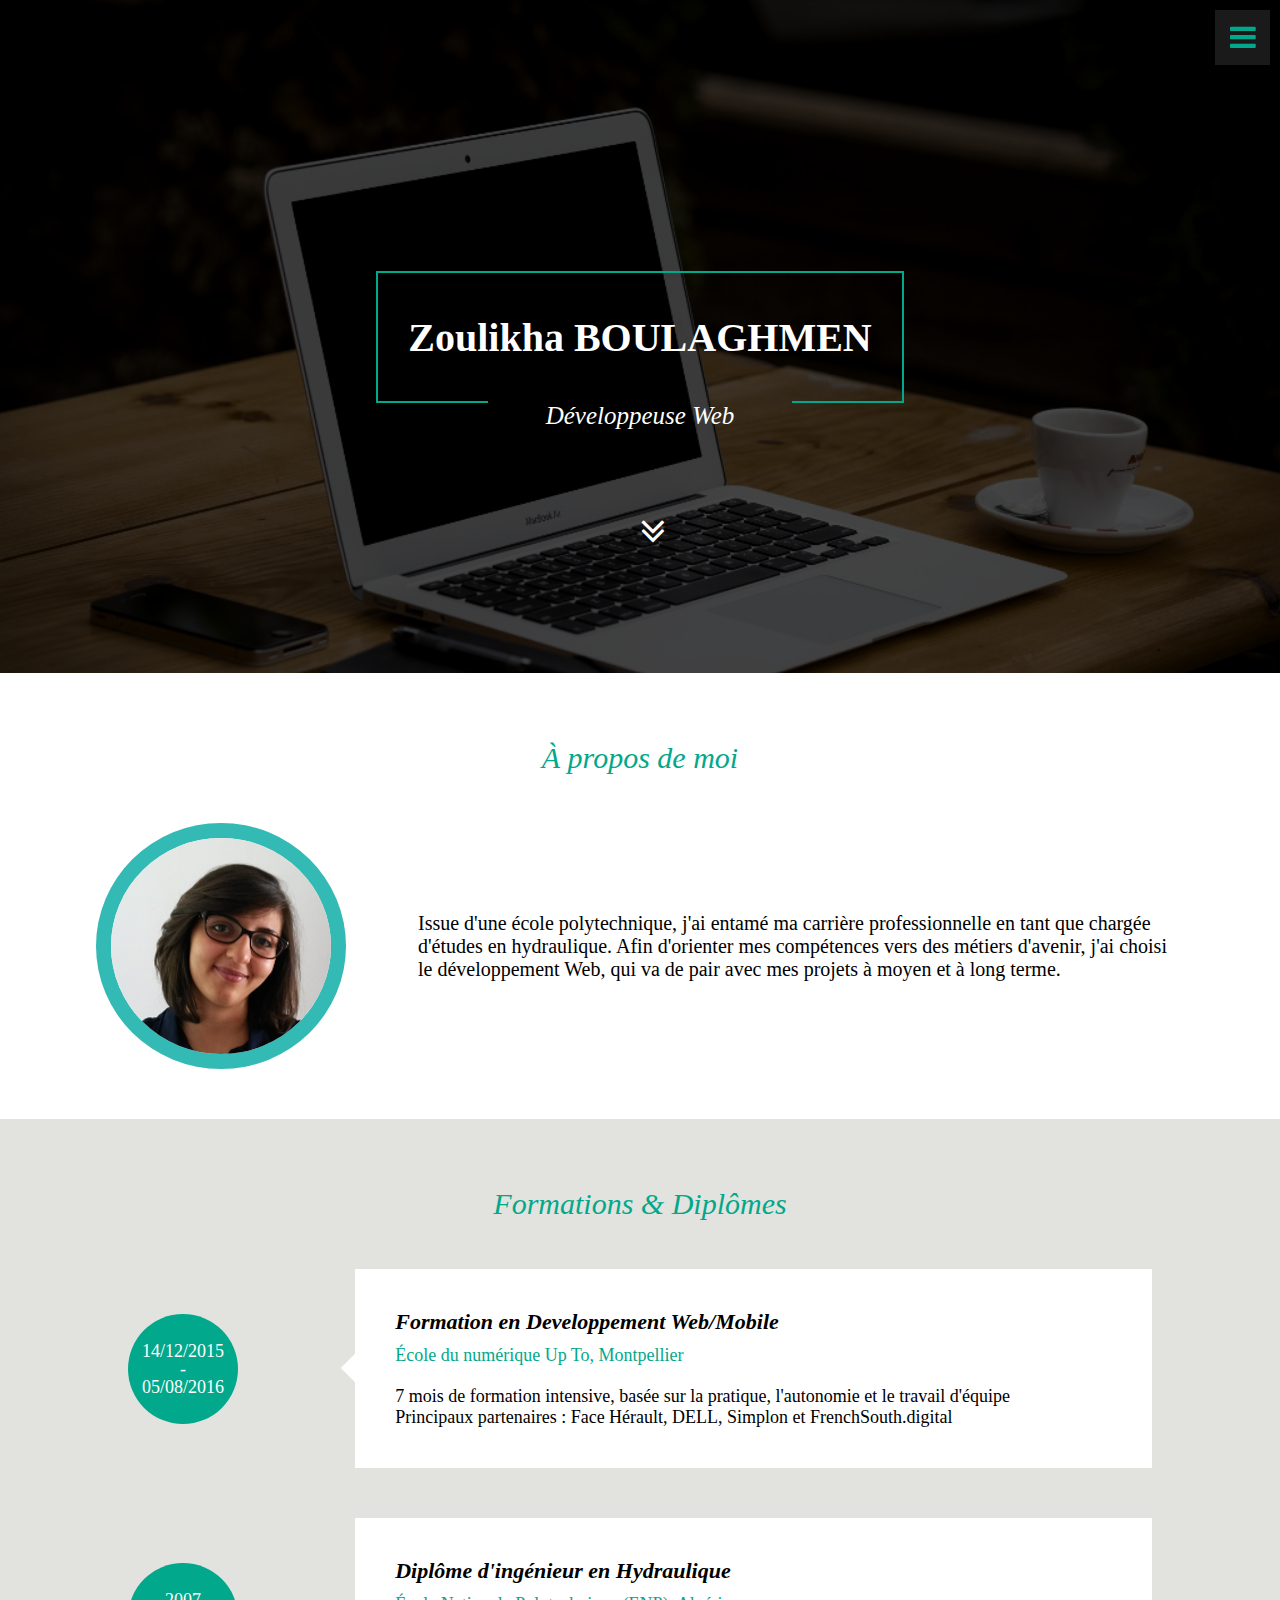
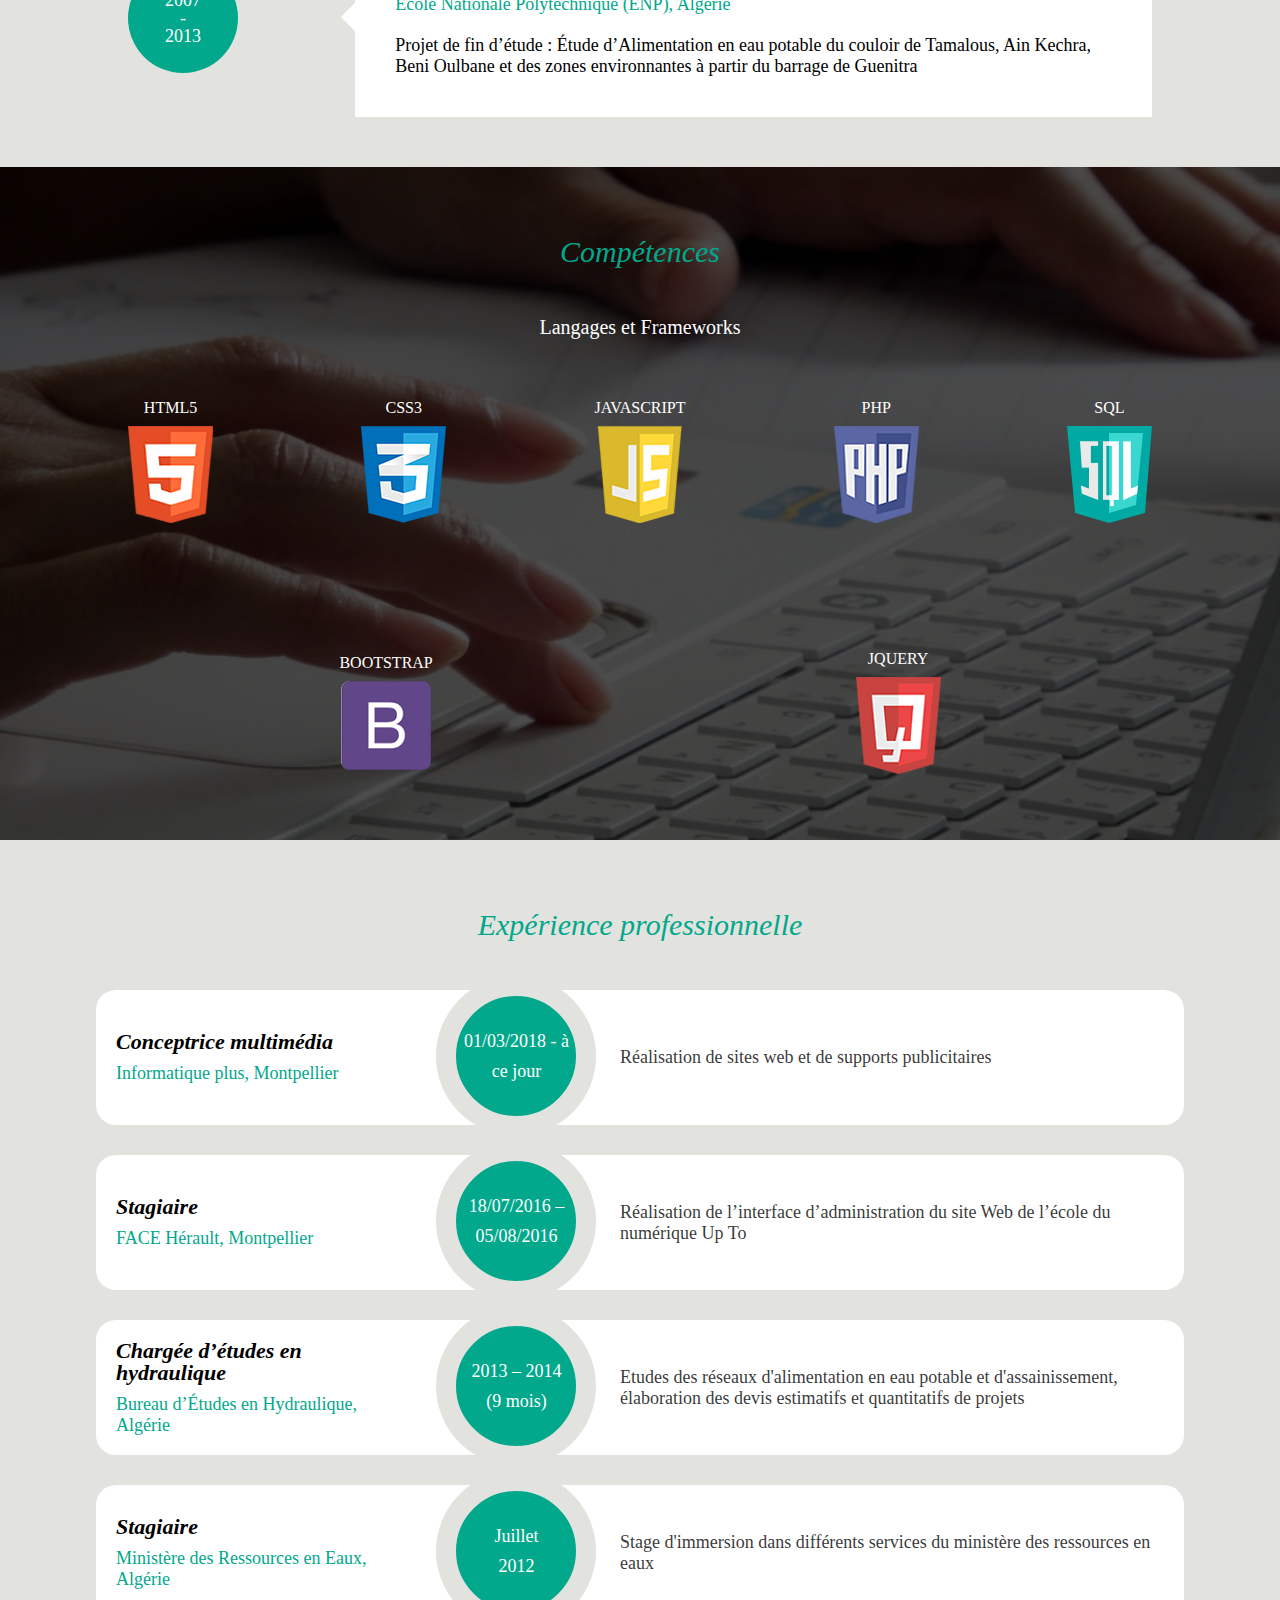
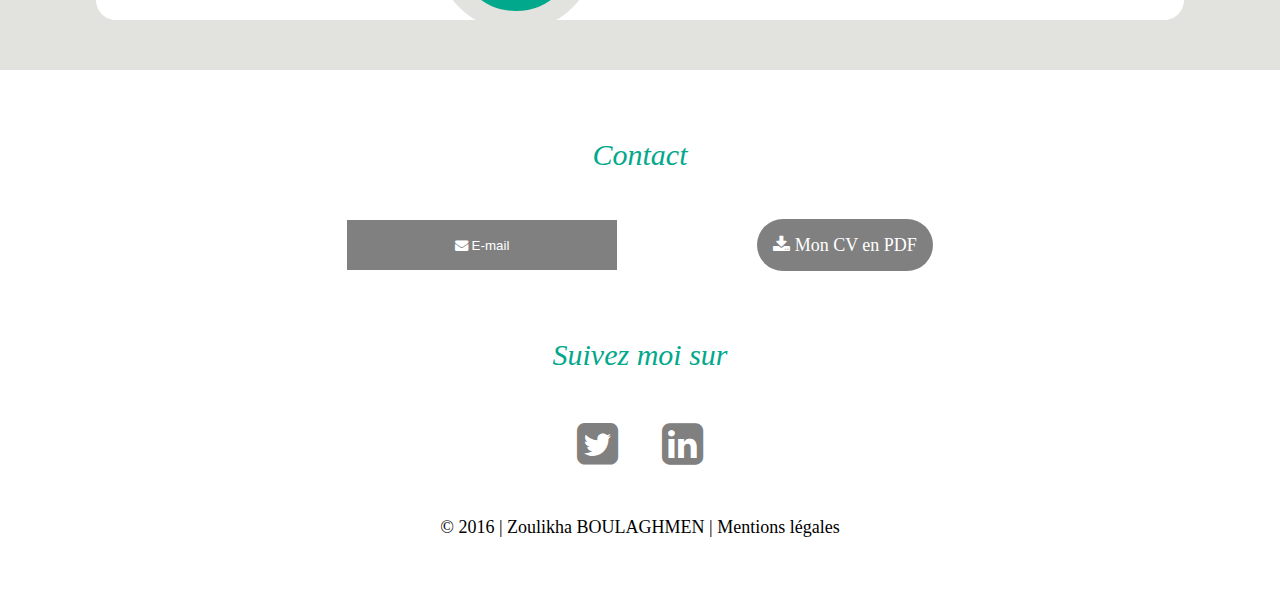
==== commit 49438607: "mise à jour du index.html + style.css + cv papier" ====
--- a/index.html
+++ b/index.html
@@ -13,11 +13,11 @@
 </head>
 
 <body id="top">
-	<!-------  header ------->
+	<!--  header -->
 	<header id="home">
 
 		<div class="container-header">
-			<!------- nav ------->
+			<!-- nav -->
 			<div class="icone_menu" id="iconeMenu"><i class="fa fa-bars "></i>
 			</div>
 			<nav id="contentMenu">
@@ -32,8 +32,8 @@
 					<li><a href="#contact">Contact</a></li>
 				</ul>
 			</nav>
-			<!------- fin nav ------->
-			<div class="titre_develoeloppeur_web">
+			<!-- fin nav -->
+			<div class="titre_developpeur_web">
 				<h1>Zoulikha BOULAGHMEN</h1>
 				<p>Développeuse Web</p>
 				<div class="scroll">
@@ -44,22 +44,22 @@
 			</div>
 		</div>
 	</header>
-	<!------- fin header ------->
-
-	<!-------  présentartion ------->
+	<!-- fin header -->
+
+	<!--  présentartion -->
 	<section id="presentation">
-		<h1>A propos de moi</h1>
+		<h1>À propos de moi</h1>
 		<div class="container_presentation">
 
 			<img class="photo_zoulikha" src="images/zoulikha_boulaghmen.png" alt="image_zoulikha_boulaghmen" />
 			<div class="text_presentation">
-				<p>Issue d'une école polytechnique, j'ai entamé ma carrière professionnelle en tant que chargée d'études en hydraulique. Afin d'orienter mes compétences vers des métiers d'avenir, j'ai choisi la formation dispensée par l'école Up To by Simplon, qui va de pair avec mes projets à moyen et à long terme.</p>
-			</div>
-
-		</div>
-	</section>
-	<!------- fin présentation ------->
-	<!-------  formation ------->
+				<p>Issue d'une école polytechnique, j'ai entamé ma carrière professionnelle en tant que chargée d'études en hydraulique. Afin d'orienter mes compétences vers des métiers d'avenir, j'ai choisi le développement Web, qui va de pair avec mes projets à moyen et à long terme.</p>
+			</div>
+
+		</div>
+	</section>
+	<!-- fin présentation -->
+	<!--  formation -->
 	<section id="formations">
 		<h1>Formations & Diplômes</h1>
 
@@ -94,14 +94,16 @@
 		</div>
 	</section>
 
-	<!-------  fin formations ------->
-	<!-------  compétences ------->
+	<!--  fin formations -->
+	<!--  compétences -->
 	<section id="competences">
+
 		<div class="competences_container">
+
 			<h1>Compétences</h1>
 			<h2>Langages et Frameworks</h2>
+
 			<div class="languages">
-
 				<div>
 					<h5>html5</h5>
 					<img src="images/html5-couleur.png" alt="html5" />
@@ -122,8 +124,8 @@
 					<h5>sql</h5>
 					<img src="images/sql-couleur_03.png" alt="sql" />
 				</div>
-
-			</div>
+			</div>
+
 			<div class="frameworks">
 				<div>
 					<h5>Bootstrap</h5>
@@ -133,24 +135,43 @@
 					<h5>JQuery</h5>
 					<img src="images/jquery-couleur.png" alt="JQuery" />
 				</div>
-				<div>
+				<!-- <div>
 					<h5>Angular</h5>
 					<img src="images/angular-js-color.png" alt="Angular" />
 				</div>
 				<div>
 					<h5>Symfony</h5>
 					<img src="images/symphony-couleur.png" alt="Symfony" />
-
-				</div>
-			</div>
-		</div>
-
-	</section>
-
-	<!------- fin compétences ------->
-	<!-------  Expériences ------->
+				</div>-->
+			</div>
+
+		</div>
+
+	</section>
+	<!-- fin compétences -->
+
+	<!--  Expériences -->
 	<section id="experiences">
 		<h1>Expérience professionnelle</h1>
+		<!-- Expérience 1 -->
+		<div class="experiences_item">
+			<div class="intervalle_temps">
+				<div>
+					<p>01/03/2018 - à ce jour</p>
+				</div>
+			</div>
+			<div class="container_experiences_item">
+				<div class="experiences_text1">
+					<h2>Conceptrice multimédia</h2>
+					<h3>Informatique plus, Montpellier</h3>
+				</div>
+				<div class="experiences_text2">
+					<p>Réalisation de sites web et de supports publicitaires</p>
+				</div>
+			</div>
+		</div>
+		<!-- Fin expérience 1-->
+		<!-- Expérience 2 -->
 		<div class="experiences_item">
 			<div class="intervalle_temps">
 				<div>
@@ -162,12 +183,13 @@
 					<h2>Stagiaire</h2>
 					<h3>FACE Hérault, Montpellier</h3>
 				</div>
-
 				<div class="experiences_text2">
 					<p>Réalisation de l’interface d’administration du site Web de l’école du numérique Up To</p>
 				</div>
 			</div>
 		</div>
+		<!-------- Fin expérience 2-------->
+		<!-------- Expérience 3-------->
 		<div class="experiences_item">
 			<div class="intervalle_temps">
 				<div>
@@ -180,12 +202,13 @@
 					<h2>Chargée d’études en hydraulique</h2>
 					<h3>Bureau d’Études en Hydraulique, Algérie</h3>
 				</div>
-
 				<div class="experiences_text2">
 					<p>Etudes des réseaux d'alimentation en eau potable et d'assainissement, élaboration des devis estimatifs et quantitatifs de projets</p>
 				</div>
 			</div>
 		</div>
+		<!--  Fin expérience 3 -->
+		<!--  Expérience 4 -->
 		<div class="experiences_item">
 			<div class="intervalle_temps">
 				<div>
@@ -198,13 +221,14 @@
 					<h2>Stagiaire</h2>
 					<h3> Ministère des Ressources en Eaux, Algérie</h3>
 				</div>
-
 				<div class="experiences_text2">
 					<p>Stage d'immersion dans différents services du ministère des ressources en eaux</p>
 				</div>
 			</div>
 		</div>
-		<div class="experiences_item">
+		<!--  Fin expérience 4 -->
+		<!--  Expérience 5 -->
+		<!-- <div class="experiences_item">
 			<div class="intervalle_temps">
 				<div>
 					<p>Juillet
@@ -216,23 +240,23 @@
 					<h2>Stagiaire</h2>
 					<h3> Station de Traitement des Eaux de Tichi-haff, Algérie </h3>
 				</div>
-
 				<div class="experiences_text2">
 					<p>Étude des différentes étapes du processus de traitement d’eau du barrage de Tichi-haff. </p>
 				</div>
 			</div>
-		</div>
-	</section>
-	<!------- fin Expériences ------->
-	<!------- Loisirs ------->
+		</div>-->
+	<!--  Fin expérience 5 -->
+	</section>
+	<!------- fin Expériences  -->
+	<!-- Loisirs -->
 	<section id="loisirs">
 		<div class="container_loisirs">
 
 
 		</div>
 	</section>
-	<!------- fin Loisirs------->
-	<!------- Contact ------->
+	<!-- fin Loisirs -->
+	<!-- Contact -->
 
 	<section id="contact">
 		<div class="container_contact">
@@ -259,15 +283,15 @@
 
 
 	</section>
-	<!------- fin Contact------->
+	<!-- fin Contact -->
 	<footer>
 		<a href="#top" class="back-to-top">
 			<i class="fa fa-chevron-circle-up fa-2x" aria-hidden="true"></i>
 		</a>
-		<!------- javascript ------->
+		<!-- javascript -->
 		<script src="https://ajax.googleapis.com/ajax/libs/jquery/2.2.0/jquery.min.js"></script>
 		<script type="text/javascript" src="js/cv.js"></script>
-		<!------- fin javascript ------->
+		<!-- fin javascript -->
 	</footer>
 </body>
 
--- a/css/style.css
+++ b/css/style.css
@@ -1,7 +1,7 @@
 /*************** reset css***************/
 
 
-/* http://meyerweb.com/eric/tools/css/reset/ 
+/* http://meyerweb.com/eric/tools/css/reset/
    v2.0 | 20110126
    License: none (public domain)
 */
@@ -212,7 +212,7 @@
 header {
     width: 100%;
     height: 673px;
-    background: url(../images/ordinateur-portable-et-smartphone.jpg) no-repeat;
+    background:url(../images/ordinateur-portable-et-smartphone.jpg) no-repeat;
     background-size: cover;
 }
 
@@ -226,7 +226,7 @@
     align-items: center;
 }
 
-.titre_develoeloppeur_web {
+.titre_developpeur_web {
     border: 2px #02A88B solid;
     border-bottom: none;
     position: relative;
@@ -283,8 +283,8 @@
     }
 }
 
-.titre_develoeloppeur_web::before,
-.titre_develoeloppeur_web::after {
+.titre_developpeur_web::before,
+.titre_developpeur_web::after {
     position: absolute;
     bottom: 0;
     border-bottom: 2px #02A88B solid;
@@ -292,11 +292,11 @@
     content: " ";
 }
 
-.titre_develoeloppeur_web::before {
+.titre_developpeur_web::before {
     left: 0;
 }
 
-.titre_develoeloppeur_web::after {
+.titre_developpeur_web::after {
     right: 0;
 }
 
@@ -467,7 +467,7 @@
 /************* Compétences*************/
 
 #competences {
-    width: 1OO%;
+    width: 100%;
     height: 673px;
     background: url(../images/finger-pressing-computer-keyboard.jpg) no-repeat;
     background-size: cover;
@@ -475,7 +475,7 @@
 }
 
 .competences_container {
-    width: 1OO%;
+    width: 100%;
     height: 100%;
     margin: auto;
     background-color: rgba(0, 0, 0, 0.7);
@@ -488,7 +488,6 @@
 .frameworks {
     width: 80%;
     display: flex;
-    justify-content: space-between;
     align-items: center;
     margin: auto;
 }
@@ -502,6 +501,13 @@
 
 .competences_container h2 {
     font-size: 20px;
+}
+.languages {
+    justify-content: space-between;
+}
+.frameworks {
+
+    justify-content: space-around;
 }
 
 
@@ -784,4 +790,4 @@
 /*#FE8E22*/
 
 
-/*#4B061B*/+/*#4B061B*/
